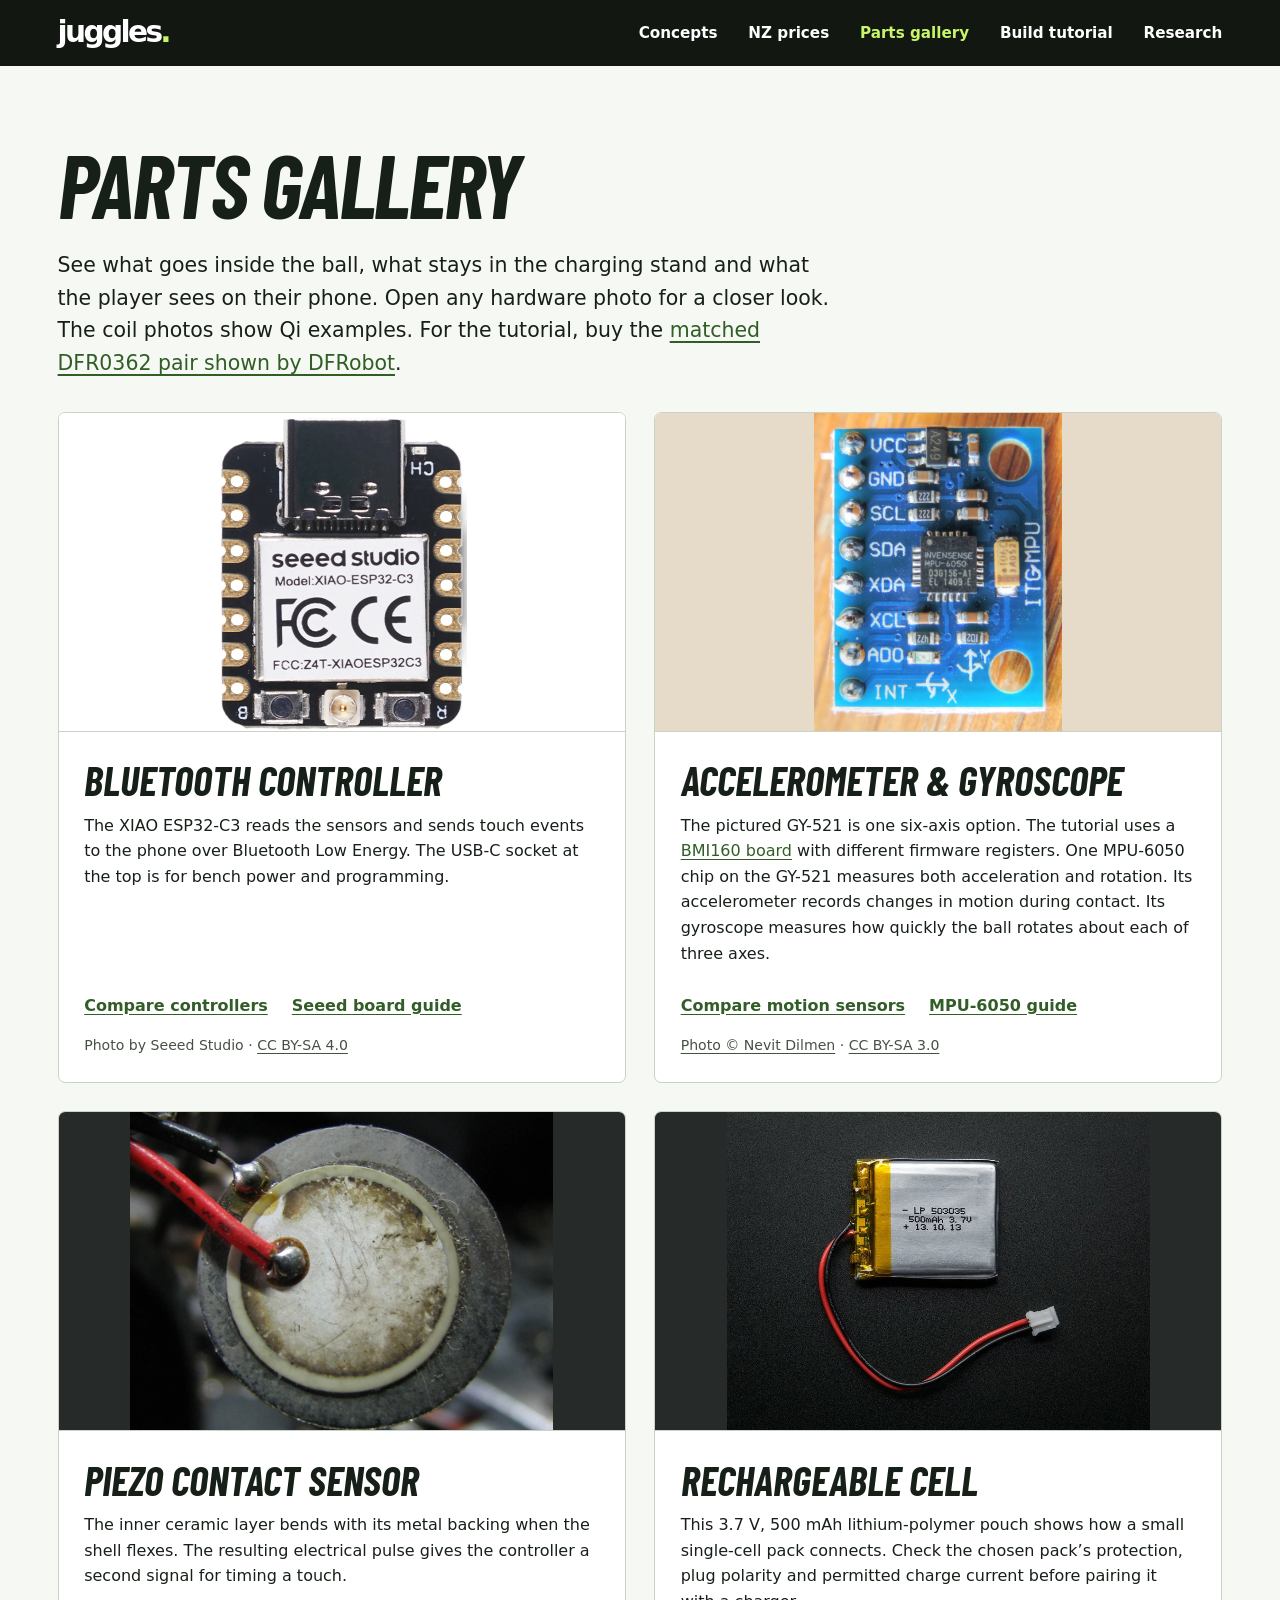
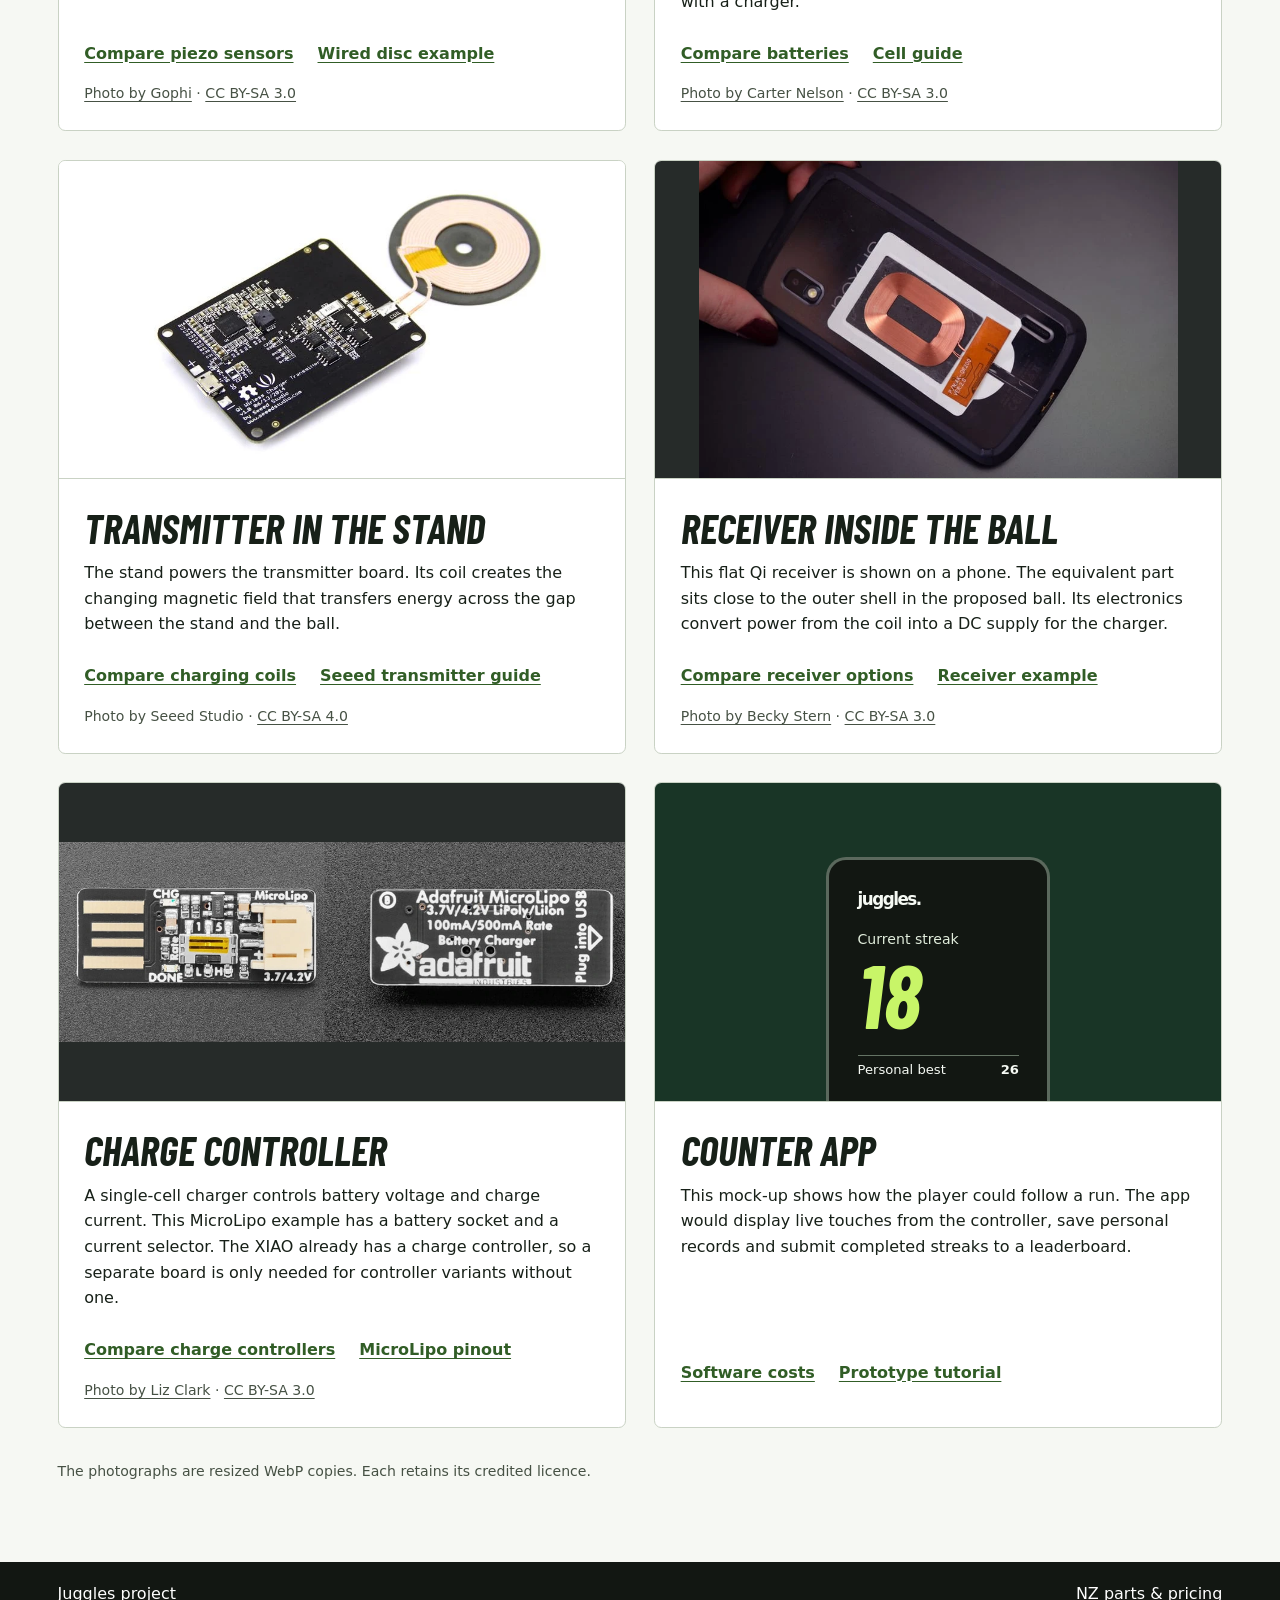
==== gallery/index.html @ c7f25ca4 "Add component photo gallery, football build tutorial and research pages" ====
<!doctype html>
<html lang="en-NZ">
<head>
  <meta charset="utf-8">
  <meta name="viewport" content="width=device-width, initial-scale=1">
  <title>Parts gallery · Juggles</title>
  <meta name="description" content="See the boards, sensors, battery and charging coils for a Bluetooth football juggling counter.">
  <link rel="stylesheet" href="../project.css">
  <link rel="stylesheet" href="gallery.css">
</head>
<body>
  <a class="skip" href="#main">Skip to parts</a>
  <header>
    <a class="brand" href="../" aria-label="Juggles home">juggles<b>.</b></a>
    <nav aria-label="Project navigation">
      <a href="../">Concepts</a>
      <a href="../parts/">NZ prices</a>
      <a href="./" aria-current="page">Parts gallery</a>
      <a href="../tutorial/">Build tutorial</a>
      <a href="../research/">Research</a>
    </nav>
  </header>
  <main id="main">
    <h1>Parts gallery</h1>
    <p class="lead">See what goes inside the ball, what stays in the charging stand and what the player sees on their phone. Open any hardware photo for a closer look. The coil photos show Qi examples. For the tutorial, buy the <a href="https://www.dfrobot.com/product-1284.html">matched DFR0362 pair shown by DFRobot</a>.</p>
    <div class="cards gallery">
      <article id="controller">
        <a class="photo white" href="images/controller.webp" aria-label="Enlarge the XIAO ESP32-C3 photo"><img src="images/controller.webp" alt="Front of a Seeed XIAO ESP32-C3 with USB-C socket at the top and contact pads running down each side." width="500" height="636"></a>
        <div class="copy">
          <h2>Bluetooth controller</h2>
          <p>The XIAO ESP32-C3 reads the sensors and sends touch events to the phone over Bluetooth Low Energy. The USB-C socket at the top is for bench power and programming.</p>
          <p class="links"><a href="../parts/#controllers">Compare controllers</a> <a href="https://wiki.seeedstudio.com/XIAO_ESP32C3_Getting_Started/">Seeed board guide</a></p>
          <p class="credit">Photo by Seeed Studio · <a href="https://creativecommons.org/licenses/by-sa/4.0/">CC BY-SA 4.0</a></p>
        </div>
      </article>
      <article id="motion">
        <a class="photo wood" href="images/motion.webp" aria-label="Enlarge the GY-521 motion sensor photo"><img src="images/motion.webp" alt="Blue GY-521 sensor board with a black MPU-6050 chip in the centre and SDA and SCL contacts along the left edge." width="624" height="800"></a>
        <div class="copy">
          <h2>Accelerometer &amp; gyroscope</h2>
          <p>The pictured GY-521 is one six-axis option. The tutorial uses a <a href="https://epartners.co.nz/collections/accelerometers-gyroscopes-and-magnetometers/products/sp0307">BMI160 board</a> with different firmware registers. One MPU-6050 chip on the GY-521 measures both acceleration and rotation. Its accelerometer records changes in motion during contact. Its gyroscope measures how quickly the ball rotates about each of three axes.</p>
          <p class="links"><a href="../parts/#motion">Compare motion sensors</a> <a href="https://learn.adafruit.com/mpu6050-6-dof-accelerometer-and-gyro">MPU-6050 guide</a></p>
          <p class="credit"><a href="https://commons.wikimedia.org/wiki/File:GY-521_MPU-6050_Module_3_Axis_Gyroscope_%2B_Accelerometer_0487.jpg">Photo © Nevit Dilmen</a> · <a href="https://creativecommons.org/licenses/by-sa/3.0/">CC BY-SA 3.0</a></p>
        </div>
      </article>
      <article id="piezo">
        <a class="photo charcoal" href="images/piezo.webp" aria-label="Enlarge the wired piezo disc photo"><img src="images/piezo.webp" alt="Two wires soldered to a passive piezo disc, one on the central ceramic face and one on the outer metal ring." width="1000" height="750" loading="lazy"></a>
        <div class="copy">
          <h2>Piezo contact sensor</h2>
          <p>The inner ceramic layer bends with its metal backing when the shell flexes. The resulting electrical pulse gives the controller a second signal for timing a touch.</p>
          <p class="links"><a href="../parts/#piezo">Compare piezo sensors</a> <a href="https://surplustronics.co.nz/products/9335-piezo-disc-element-leads">Wired disc example</a></p>
          <p class="credit"><a href="https://commons.wikimedia.org/wiki/File:2007-07-24_Piezoelectric_buzzer.jpg">Photo by Gophi</a> · <a href="https://creativecommons.org/licenses/by-sa/3.0/">CC BY-SA 3.0</a></p>
        </div>
      </article>
      <article id="battery">
        <a class="photo charcoal" href="images/battery.webp" aria-label="Enlarge the rechargeable cell photo"><img src="images/battery.webp" alt="Silver 3.7 V, 500 mAh flat lithium polymer cell with two leads ending at a white two-pin plug." width="800" height="600" loading="lazy"></a>
        <div class="copy">
          <h2>Rechargeable cell</h2>
          <p>This 3.7 V, 500 mAh lithium-polymer pouch shows how a small single-cell pack connects. Check the chosen pack’s protection, plug polarity and permitted charge current before pairing it with a charger.</p>
          <p class="links"><a href="../parts/#battery">Compare batteries</a> <a href="https://learn.adafruit.com/adabox001/lithium-polymer-battery">Cell guide</a></p>
          <p class="credit"><a href="https://learn.adafruit.com/assets/42240">Photo by Carter Nelson</a> · <a href="https://creativecommons.org/licenses/by-sa/3.0/">CC BY-SA 3.0</a></p>
        </div>
      </article>
      <article id="transmitter">
        <a class="photo white" href="images/transmitter.webp" aria-label="Enlarge the wireless transmitter photo"><img src="images/transmitter.webp" alt="Seeed Qi transmitter board with its flat round coil connected by a short pair of wires." width="700" height="525" loading="lazy"></a>
        <div class="copy">
          <h2>Transmitter in the stand</h2>
          <p>The stand powers the transmitter board. Its coil creates the changing magnetic field that transfers energy across the gap between the stand and the ball.</p>
          <p class="links"><a href="../parts/#wireless">Compare charging coils</a> <a href="https://wiki.seeedstudio.com/Qi_Wireless_Charger_Transmitter/">Seeed transmitter guide</a></p>
          <p class="credit">Photo by Seeed Studio · <a href="https://creativecommons.org/licenses/by-sa/4.0/">CC BY-SA 4.0</a></p>
        </div>
      </article>
      <article id="receiver">
        <a class="photo charcoal" href="images/receiver.webp" aria-label="Enlarge the wireless receiver photo"><img src="images/receiver.webp" alt="Flat rectangular copper Qi receiver coil and its electronics laid against the back of a phone to demonstrate placement." width="800" height="600" loading="lazy"></a>
        <div class="copy">
          <h2>Receiver inside the ball</h2>
          <p>This flat Qi receiver is shown on a phone. The equivalent part sits close to the outer shell in the proposed ball. Its electronics convert power from the coil into a DC supply for the charger.</p>
          <p class="links"><a href="../parts/#wireless">Compare receiver options</a> <a href="https://learn.adafruit.com/qi-charging-phone-case-and-book">Receiver example</a></p>
          <p class="credit"><a href="https://learn.adafruit.com/assets/21393">Photo by Becky Stern</a> · <a href="https://creativecommons.org/licenses/by-sa/3.0/">CC BY-SA 3.0</a></p>
        </div>
      </article>
      <article id="charger">
        <a class="photo charcoal" href="images/charger.webp" aria-label="Enlarge the LiPo charge controller photo"><img src="images/charger.webp" alt="Front and back of an Adafruit MicroLipo board showing its charge-rate switch and two-pin battery socket." width="1000" height="354" loading="lazy"></a>
        <div class="copy">
          <h2>Charge controller</h2>
          <p>A single-cell charger controls battery voltage and charge current. This MicroLipo example has a battery socket and a current selector. The XIAO already has a charge controller, so a separate board is only needed for controller variants without one.</p>
          <p class="links"><a href="../parts/#charger">Compare charge controllers</a> <a href="https://learn.adafruit.com/adafruit-microlipo-and-minilipo-battery-chargers/microlipo-v2-pinout">MicroLipo pinout</a></p>
          <p class="credit"><a href="https://learn.adafruit.com/assets/116630">Photo by Liz Clark</a> · <a href="https://creativecommons.org/licenses/by-sa/3.0/">CC BY-SA 3.0</a></p>
        </div>
      </article>
      <article id="app">
        <div class="screen-example" aria-label="Illustrative counter screen with 18 touches this run and a personal best of 26">
          <div class="phone" aria-hidden="true"><div class="phone-brand">juggles.</div><div class="score-label">Current streak</div><div class="mock-score">18</div><div class="score-foot"><span>Personal best</span><strong>26</strong></div></div>
        </div>
        <div class="copy">
          <h2>Counter app</h2>
          <p>This mock-up shows how the player could follow a run. The app would display live touches from the controller, save personal records and submit completed streaks to a leaderboard.</p>
          <p class="links"><a href="../parts/#app">Software costs</a> <a href="../tutorial/">Prototype tutorial</a></p>
        </div>
      </article>
    </div>
    <p class="reuse">The photographs are resized WebP copies. Each retains its credited licence.</p>
  </main>
  <footer><a href="../">Juggles project</a><a href="../parts/">NZ parts &amp; pricing</a></footer>
</body>
</html>
---- project.css ----
@font-face {
  font-family: "Barlow Condensed";
  font-style: italic;
  font-weight: 700;
  src: url("parts/BarlowCondensed-BoldItalic.ttf") format("truetype");
  font-display: swap;
}
:root {
  color-scheme: light;
  --ink: #172018;
  --paper: #f6f8f3;
  --line: #c9d2c4;
  --lime: #c8f568;
  font: 100%/1.6 system-ui, sans-serif;
  background: var(--paper);
  color: var(--ink);
}
* {box-sizing: border-box;}
body {margin: 0;}
a {color: #315d26; text-underline-offset: .2em;}
a:hover {text-decoration-thickness: .14em;}
:focus-visible {outline: 3px solid #658800; outline-offset: 3px;}
header, footer {background: #121712; color: white;}
body > header, header .shell, footer {
  display: flex; gap: 1rem 2rem; flex-wrap: wrap; align-items: center; justify-content: space-between;
  padding: 1.15rem max(4.5vw, calc((100vw - 82rem)/2));
}
header a, footer a {color: inherit;}
.brand {color: white; font-size: 1.85rem; font-weight: 850; letter-spacing: -.09em; line-height: 1; text-decoration: none;}
.brand b {color: var(--lime);}
header nav {display: flex; flex-wrap: wrap; align-items: center; gap: .5rem clamp(.8rem,2.4vw,2rem);}
header nav a {font-size: .95rem; font-weight: 550; text-decoration: none;}
header nav a:is(:hover,:focus-visible) {text-decoration: underline;}
header nav a[aria-current=page] {color: var(--lime);}
main {width: min(91%,76rem); margin:auto; padding: clamp(2rem,5vw,5rem) 0;}
h1, h2, h3 {line-height: 1.1; text-wrap: balance;}
h1, h2 {font-family: "Barlow Condensed","Arial Narrow",sans-serif; font-style: italic; text-transform: uppercase;}
h1 {font-size: clamp(3.5rem,7vw,7rem); letter-spacing: -.025em; margin: .25rem 0 1rem;}
h2 {font-size: clamp(2.3rem,4vw,4rem); margin: .35rem 0 .9rem;}
h3 {font-size: 1.22rem; margin: .35rem 0 .85rem;}
section {margin-block: clamp(2rem,4vw,3.75rem); scroll-margin-top: 1.5rem;}
p, li {max-width: 80ch;}
p {margin: .65rem 0 1rem;}
.eyebrow, .kicker {font: 650 .83rem/1.4 ui-monospace,Consolas,monospace; color: #46613b; text-transform: uppercase; letter-spacing: .095em;}
.lead, .lede {font-size: clamp(1.1rem,1.6vw,1.35rem); max-width: 60ch;}
.cards {display: grid; grid-template-columns: repeat(auto-fit,minmax(min(100%,19rem),1fr)); gap: 1rem; align-items: stretch;}
.cards > article {background: white; border: 1px solid var(--line); border-radius: .45rem; padding: 1.25rem;}
img {max-width: 100%; height: auto;}
table {border-collapse: collapse; width: 100%;}
th, td {text-align: left; padding: .7rem; vertical-align: top; border-bottom: 1px solid var(--line);}
th {background: #e7ecdf;}
figure {margin: 1rem 0;}
figcaption {font-size: .9rem; color: #475345;}
pre {overflow: auto; background:#e8ede4; padding: 1rem; border-radius: .3rem;}
.skip {position:absolute;left:-100vw;}
.skip:focus {left:1rem;top:1rem;z-index:4;background:white;padding: .6rem;}
@media(max-width:700px){
  body > header {display:grid;gap:.8rem;} header nav a {font-size:.88rem;}
  th, td {padding:.4rem;}
}

.cutaway {margin:1.5rem 0; background:#eaf0e4; border:1px solid #c9d2c4; border-radius:.5rem; display:grid; grid-template-columns:minmax(12rem,.8fr) minmax(15rem,1.4fr); gap:clamp(1rem,4vw,4rem); align-items:center; padding:clamp(1.1rem,3vw,2.3rem);}
.cross-section {position:relative;isolation:isolate; width:min(100%,19rem); aspect-ratio:1; justify-self:center; border:.55rem solid #252d25; border-radius:50%; box-shadow:inset 0 0 0 .3rem #8c9989; background:#f7faf3;overflow:hidden;}
.strut-a,.strut-b {position:absolute;top:49%;left:-2%;width:104%;border-top:3px dashed #8a9886;}
.strut-a {transform:rotate(38deg);}
.strut-b {transform:rotate(-38deg);}
.cross-section span:not(.valve) {position:absolute;display:grid;place-content:center;font:700 1.07rem/1 system-ui;color:#152014;}
.core {top:39%;left:31%;width:38%;height:22%;border:3px solid #425637;border-radius:40%;background:#b9df83;}
.pickup {left:6%;top:26%;width:13%;height:13%;border-radius:50%;border:3px solid #866027;background:#efc76b;}
.receiver {bottom:5%;left:33%;width:34%;height:11%;border:3px double #954c2c;border-radius:50%;background:#ffd6af;}
.valve {position:absolute;top:0;left:48%;width:5%;height:10%;background:#252d25;}
.cutaway figcaption {color:#2d392c;font-size:1rem;}
.cutaway figcaption strong {font-size:1.25rem;}
.cutaway dl {margin:.65rem 0;}
.cutaway dt {font-weight:720;}
.cutaway dd {margin:0 0 .65rem;}
@media(max-width:650px){.cutaway{grid-template-columns:1fr;}.cross-section{max-width:13rem;}}
---- gallery/gallery.css ----
.gallery {
  margin-block: 2rem;
  grid-template-columns: repeat(2, minmax(0, 1fr));
  gap: clamp(1rem, 2.2vw, 2rem);
}
.gallery > article {
  padding: 0;
  overflow: hidden;
  display: flex;
  flex-direction: column;
}
.photo, .screen-example {
  display: grid;
  width: 100%;
  aspect-ratio: 16 / 9;
  place-items: center;
  overflow: hidden;
  border-bottom: 1px solid var(--line);
}
.photo {cursor: zoom-in;}
.photo:focus-visible {outline-offset: -4px;}
.photo img {display: block; width: 100%; height: 100%; object-fit: contain; min-height: 0;}
.white {background: white;}
.wood {background: #e6dac8;}
.charcoal {background: #262b29;}
.gallery .copy {padding: clamp(1.2rem, 2vw, 1.8rem); flex: 1; display: flex; flex-direction: column;}
.gallery h2 {font-size: clamp(2.1rem, 3.2vw, 3rem); margin: 0;}
.gallery .links {margin-top: auto; padding-top: .65rem; display: flex; flex-wrap: wrap; gap: .4rem 1.5rem; font-weight: 650;}
.credit, .reuse {font-size: .88rem; color: #465144;}
.credit {margin: 0;}
.credit a {color: inherit;}
.reuse {margin-top: 2rem;}
.screen-example {background: #193526;}
.phone {
  margin-top: .7rem; align-self: end; width: min(54%, 14rem); padding: 5% 5% 4%;
  color: #f6faf4; background: #121712; border: 3px solid #5b695d;
  border-bottom: 0; border-radius: 1.25rem 1.25rem 0 0; line-height: 1.2;
}
.phone-brand {font-weight: 800; letter-spacing: -.09em; font-size: 1.05rem;}
.score-label {color: #e1eddc; font-size: .88rem; margin: 14% 0 .2rem;}
.mock-score {color: var(--lime); font: italic 700 clamp(3.4rem, 7vw, 5.7rem)/.94 "Barlow Condensed",sans-serif;}
.score-foot {margin-top: 12%; border-top: 1px solid #647364; padding-top: .4rem; display: flex; justify-content: space-between; gap: .3rem; align-items:center; font-size: .82rem;}
@media (max-width: 740px) {
  .gallery {grid-template-columns: 1fr;}
  .phone {padding-top: 3%; padding-bottom: 3%;}
}
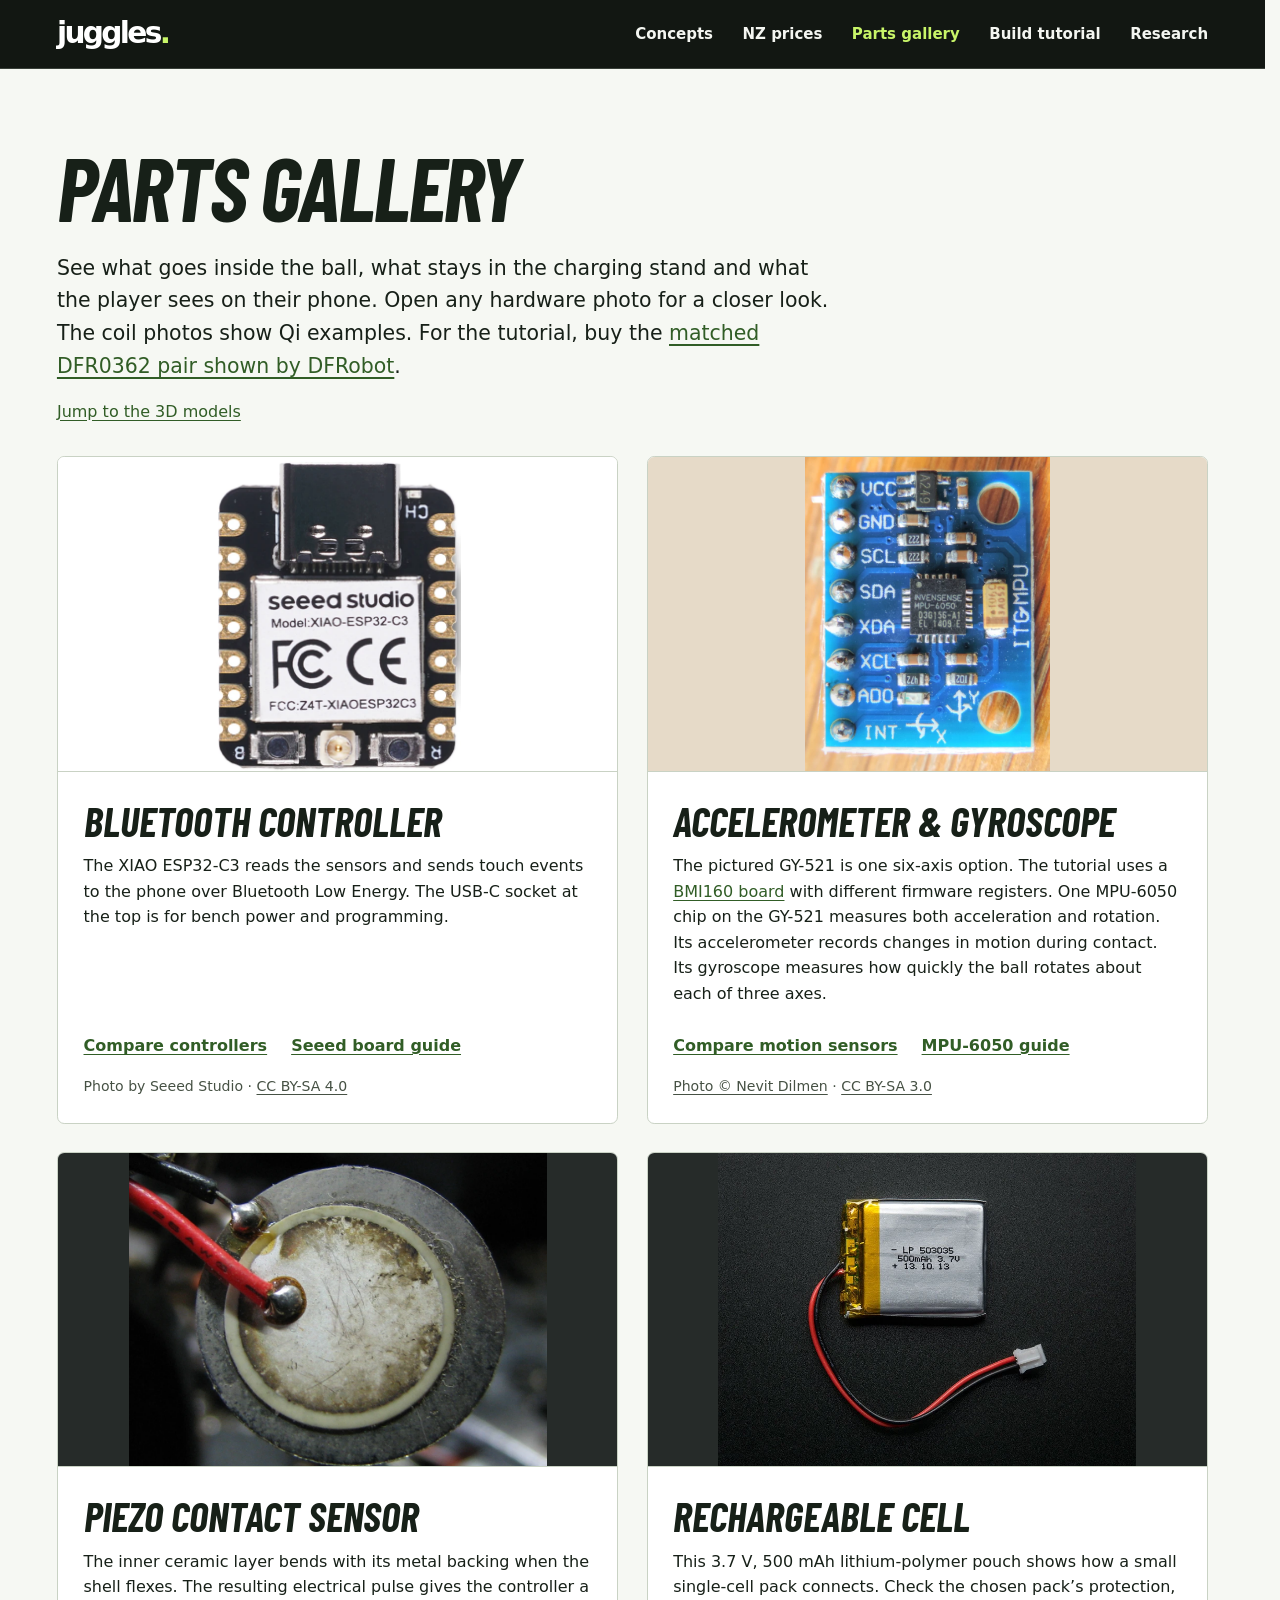
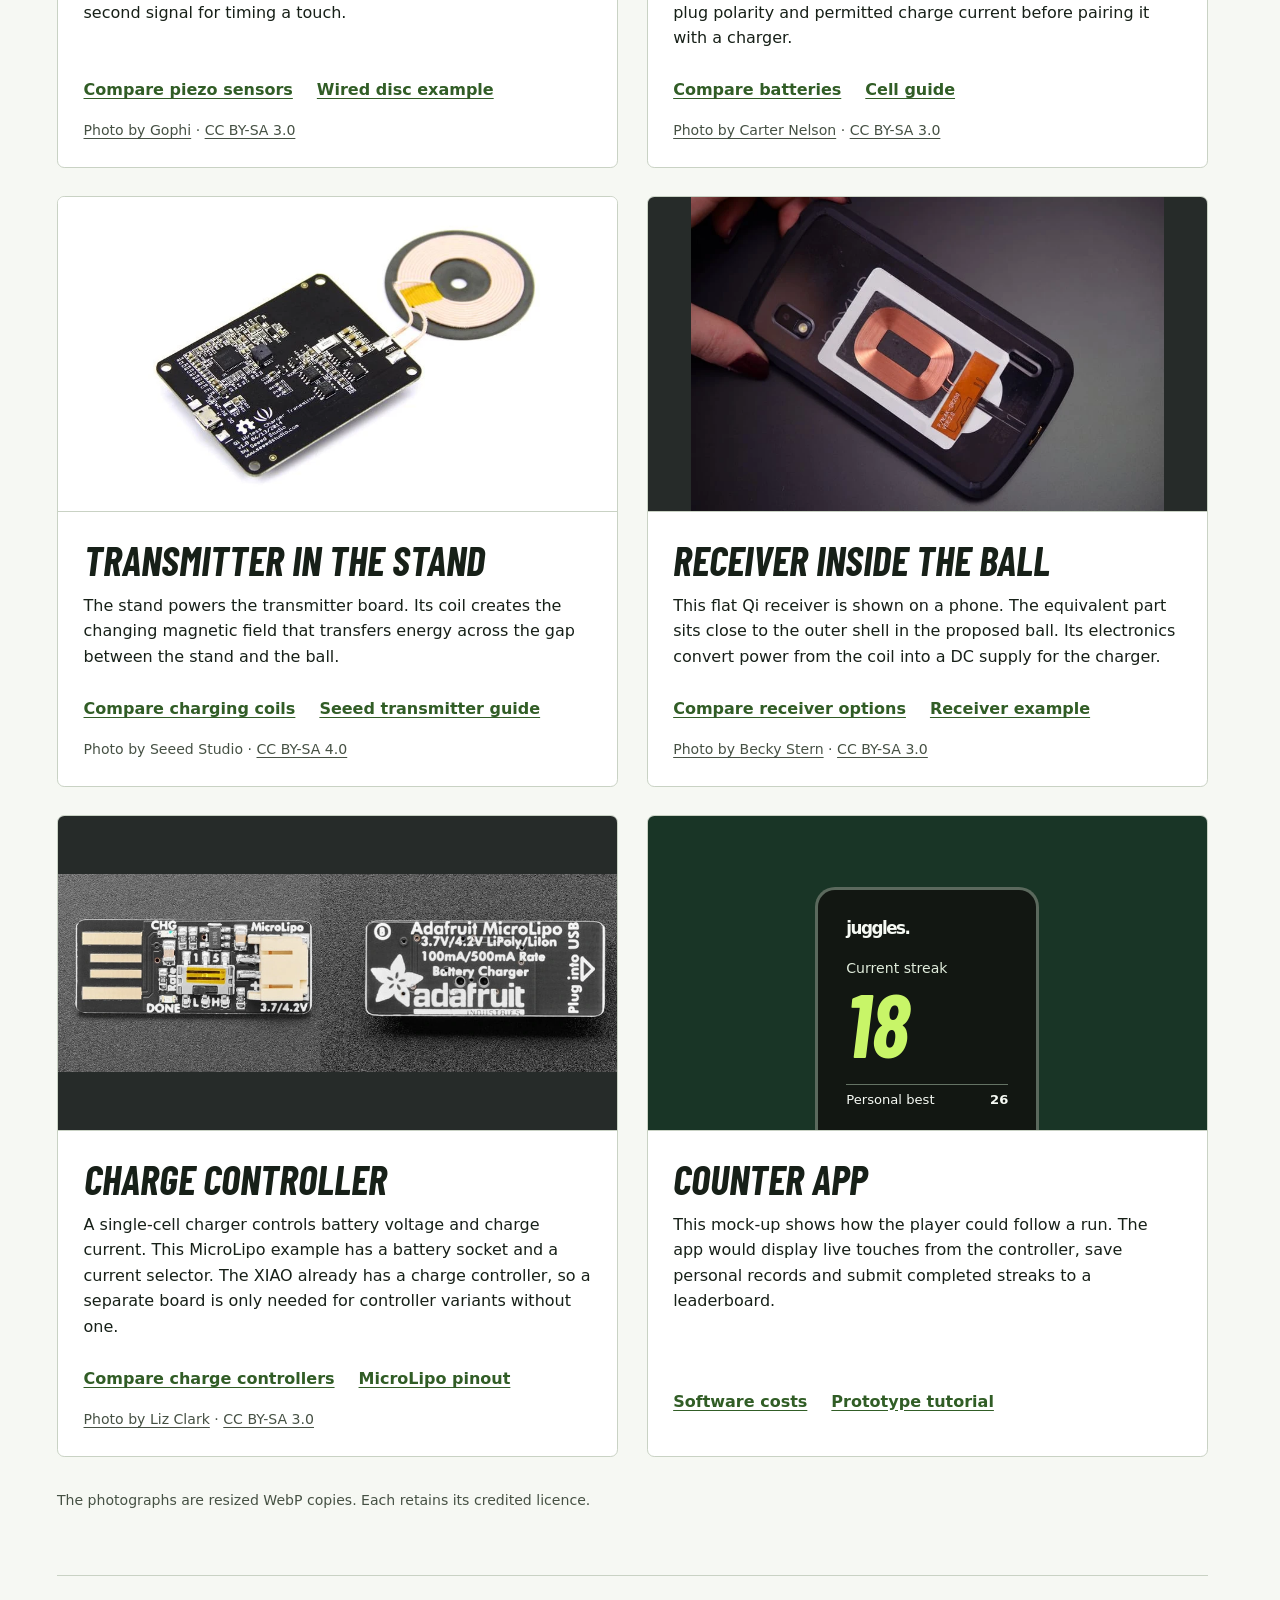
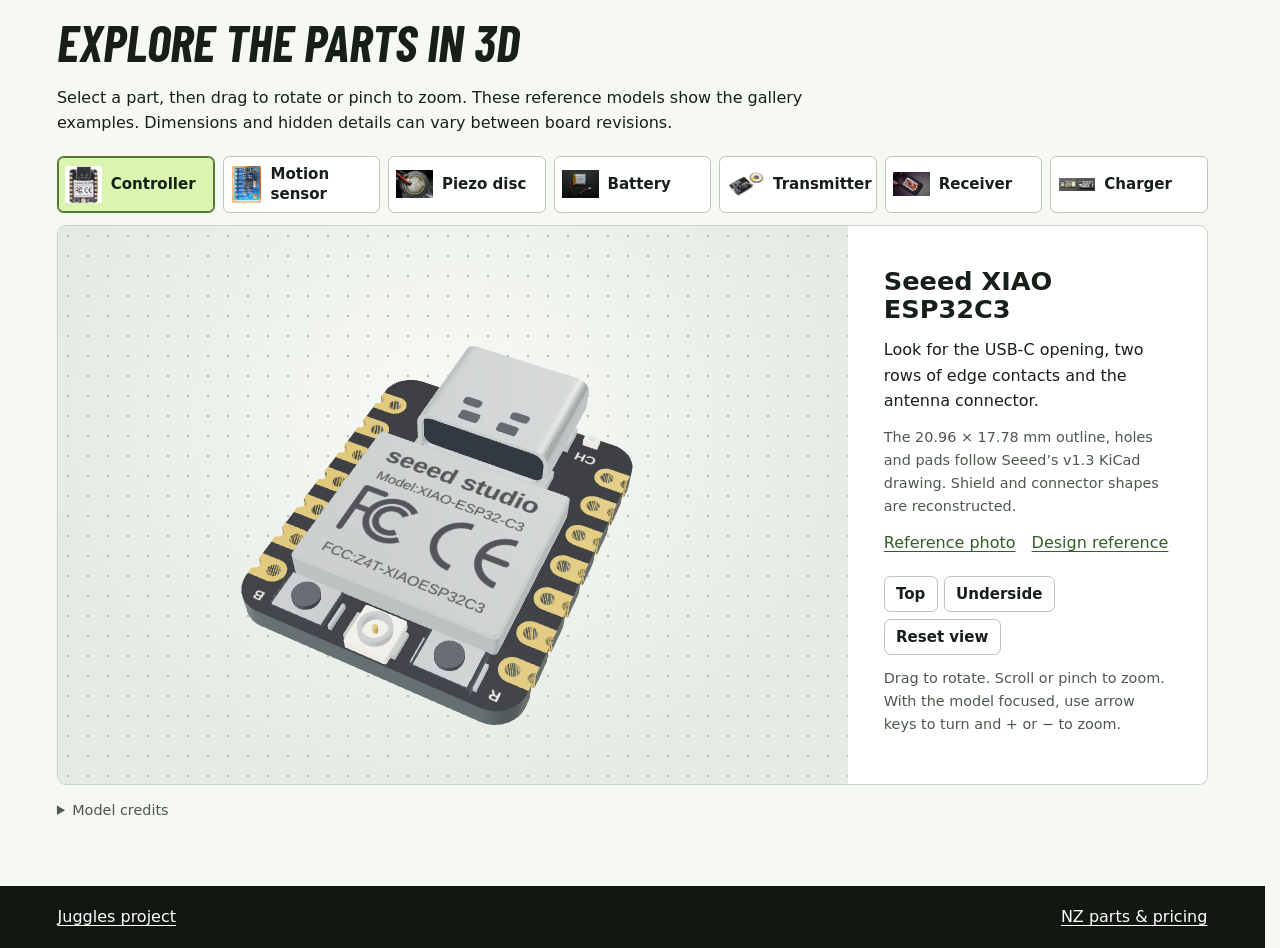
==== commit ff24b59d: "Add seven rotatable hardware models and unify project navigation" ====
--- a/gallery/index.html
+++ b/gallery/index.html
@@ -7,22 +7,28 @@
   <meta name="description" content="See the boards, sensors, battery and charging coils for a Bluetooth football juggling counter.">
   <link rel="stylesheet" href="../project.css">
   <link rel="stylesheet" href="gallery.css">
+<link rel="stylesheet" href="../header.css">
+  <script type="importmap">{"imports":{"three":"./vendor/three.module.min.js"}}</script>
+  <script type="module" src="viewer.js"></script>
 </head>
 <body>
   <a class="skip" href="#main">Skip to parts</a>
-  <header>
-    <a class="brand" href="../" aria-label="Juggles home">juggles<b>.</b></a>
-    <nav aria-label="Project navigation">
-      <a href="../">Concepts</a>
-      <a href="../parts/">NZ prices</a>
-      <a href="./" aria-current="page">Parts gallery</a>
-      <a href="../tutorial/">Build tutorial</a>
-      <a href="../research/">Research</a>
-    </nav>
+  <header class="project-header">
+    <div class="header-inner">
+      <a class="wordmark" href="../" aria-label="Juggles home">juggles<b>.</b></a>
+      <nav aria-label="Project navigation">
+        <a href="../">Concepts</a>
+        <a href="../parts/">NZ prices</a>
+        <a href="../gallery/" aria-current="page">Parts gallery</a>
+        <a href="../tutorial/">Build tutorial</a>
+        <a href="../research/">Research</a>
+      </nav>
+    </div>
   </header>
   <main id="main">
     <h1>Parts gallery</h1>
     <p class="lead">See what goes inside the ball, what stays in the charging stand and what the player sees on their phone. Open any hardware photo for a closer look. The coil photos show Qi examples. For the tutorial, buy the <a href="https://www.dfrobot.com/product-1284.html">matched DFR0362 pair shown by DFRobot</a>.</p>
+    <a href="#models">Jump to the 3D models</a>
     <div class="cards gallery">
       <article id="controller">
         <a class="photo white" href="images/controller.webp" aria-label="Enlarge the XIAO ESP32-C3 photo"><img src="images/controller.webp" alt="Front of a Seeed XIAO ESP32-C3 with USB-C socket at the top and contact pads running down each side." width="500" height="636"></a>
@@ -70,7 +76,7 @@
         </div>
       </article>
       <article id="receiver">
-        <a class="photo charcoal" href="images/receiver.webp" aria-label="Enlarge the wireless receiver photo"><img src="images/receiver.webp" alt="Flat rectangular copper Qi receiver coil and its electronics laid against the back of a phone to demonstrate placement." width="800" height="600" loading="lazy"></a>
+        <a class="photo charcoal" href="images/receiver.webp" aria-label="Enlarge the wireless receiver photo"><img src="images/receiver.webp" alt="Flat rectangular copper Qi receiver coil and its electronics laid against the back of a phone to demonstrate placement." width="800" height="530" loading="lazy"></a>
         <div class="copy">
           <h2>Receiver inside the ball</h2>
           <p>This flat Qi receiver is shown on a phone. The equivalent part sits close to the outer shell in the proposed ball. Its electronics convert power from the coil into a DC supply for the charger.</p>
@@ -99,6 +105,35 @@
       </article>
     </div>
     <p class="reuse">The photographs are resized WebP copies. Each retains its credited licence.</p>
+    <section class="model-lab" id="models" aria-labelledby="models-title">
+      <h2 id="models-title">Explore the parts in 3D</h2>
+      <p>Select a part, then drag to rotate or pinch to zoom. These reference models show the gallery examples. Dimensions and hidden details can vary between board revisions.</p>
+      <div class="model-picker" role="group" aria-label="Choose a 3D part">
+          <button type="button" data-model="controller" data-title="Seeed XIAO ESP32C3" data-detail="Look for the USB-C opening, two rows of edge contacts and the antenna connector." aria-pressed="true"><img src="images/controller.webp" alt="" loading="lazy"><span>Controller</span></button>
+          <button type="button" data-model="motion" data-title="GY-521 · MPU-6050" data-detail="The accelerometer and gyroscope share one chip. The tutorial uses a BMI160 breakout with a different board layout." aria-pressed="false"><img src="images/motion.webp" alt="" loading="lazy"><span>Motion sensor</span></button>
+          <button type="button" data-model="piezo" data-title="Wired piezo disc" data-detail="Rotate the disc edge-on to see how the ceramic layer sits on the thin brass backing." aria-pressed="false"><img src="images/piezo.webp" alt="" loading="lazy"><span>Piezo disc</span></button>
+          <button type="button" data-model="battery" data-title="500 mAh pouch cell" data-detail="Follow the leads from the foil pouch to the two-pin connector. Packaging varies by cell and supplier." aria-pressed="false"><img src="images/battery.webp" alt="" loading="lazy"><span>Battery</span></button>
+          <button type="button" data-model="transmitter" data-title="Qi transmitter &amp; coil" data-detail="The transmitter stays in the dock. Inspect the winding and its connection to the driver board." aria-pressed="false"><img src="images/transmitter.webp" alt="" loading="lazy"><span>Transmitter</span></button>
+          <button type="button" data-model="receiver" data-title="Qi receiver &amp; coil" data-detail="The flat receiver sits near the ball’s shell. The tutorial uses a matched DFRobot transmitter and receiver pair." aria-pressed="false"><img src="images/receiver.webp" alt="" loading="lazy"><span>Receiver</span></button>
+          <button type="button" data-model="charger" data-title="Adafruit MicroLipo V2" data-detail="This separate charger is optional. The XIAO used in the tutorial already includes a single-cell charger." aria-pressed="false"><img src="images/charger.webp" alt="" loading="lazy"><span>Charger</span></button>
+      </div>
+      <div class="model-workbench">
+        <div class="model-stage" id="model-stage">
+          <img class="model-photo" id="model-photo" src="images/controller.webp" alt="Seeed XIAO ESP32C3 reference photo" loading="lazy">
+        </div>
+        <div class="model-caption">
+          <div aria-live="polite"><h3 id="model-title">Seeed XIAO ESP32C3</h3><p id="model-detail">Look for the USB-C opening, two rows of edge contacts and the antenna connector.</p></div>
+          <p id="model-accuracy"></p>
+          <p class="model-links"><a id="model-reference" href="#controller">Reference photo</a><a id="model-source" href="https://wiki.seeedstudio.com/XIAO_ESP32C3_Getting_Started/">Design reference</a></p>
+          <div class="model-tools" role="group" aria-label="Change model view" hidden>
+            <button type="button" data-view="top">Top</button><button type="button" data-view="bottom">Underside</button><button type="button" data-view="reset">Reset view</button>
+          </div>
+          <p class="model-help" id="model-help" role="status">Loading 3D view…</p>
+          <noscript><p>Enable JavaScript to rotate the models.</p></noscript>
+        </div>
+      </div>
+      <details class="model-credits"><summary>Model credits</summary><p>Transmitter surface artwork adapted from Seeed Studio’s <a href="https://wiki.seeedstudio.com/Qi_Wireless_Charger_Transmitter/">Qi transmitter v1.0 board files</a> under <a href="https://creativecommons.org/licenses/by-sa/4.0/">CC BY-SA 4.0</a>. MicroLipo geometry and surface artwork adapted from <a href="https://github.com/adafruit/Adafruit_CAD_Parts/tree/main/1304%20MicroLipo%20Charger">Adafruit CAD Parts</a> under the MIT licence. The viewer uses Three.js r180.</p></details>
+    </section>
   </main>
   <footer><a href="../">Juggles project</a><a href="../parts/">NZ parts &amp; pricing</a></footer>
 </body>
--- a/project.css
+++ b/project.css
@@ -20,18 +20,14 @@
 a {color: #315d26; text-underline-offset: .2em;}
 a:hover {text-decoration-thickness: .14em;}
 :focus-visible {outline: 3px solid #658800; outline-offset: 3px;}
-header, footer {background: #121712; color: white;}
-body > header, header .shell, footer {
+footer {background: #121712; color: white;}
+footer {
   display: flex; gap: 1rem 2rem; flex-wrap: wrap; align-items: center; justify-content: space-between;
   padding: 1.15rem max(4.5vw, calc((100vw - 82rem)/2));
 }
-header a, footer a {color: inherit;}
+footer a {color: inherit;}
 .brand {color: white; font-size: 1.85rem; font-weight: 850; letter-spacing: -.09em; line-height: 1; text-decoration: none;}
 .brand b {color: var(--lime);}
-header nav {display: flex; flex-wrap: wrap; align-items: center; gap: .5rem clamp(.8rem,2.4vw,2rem);}
-header nav a {font-size: .95rem; font-weight: 550; text-decoration: none;}
-header nav a:is(:hover,:focus-visible) {text-decoration: underline;}
-header nav a[aria-current=page] {color: var(--lime);}
 main {width: min(91%,76rem); margin:auto; padding: clamp(2rem,5vw,5rem) 0;}
 h1, h2, h3 {line-height: 1.1; text-wrap: balance;}
 h1, h2 {font-family: "Barlow Condensed","Arial Narrow",sans-serif; font-style: italic; text-transform: uppercase;}
@@ -55,7 +51,6 @@
 .skip {position:absolute;left:-100vw;}
 .skip:focus {left:1rem;top:1rem;z-index:4;background:white;padding: .6rem;}
 @media(max-width:700px){
-  body > header {display:grid;gap:.8rem;} header nav a {font-size:.88rem;}
   th, td {padding:.4rem;}
 }
 
--- a/gallery/gallery.css
+++ b/gallery/gallery.css
@@ -44,3 +44,28 @@
   .gallery {grid-template-columns: 1fr;}
   .phone {padding-top: 3%; padding-bottom: 3%;}
 }
+.model-lab {margin: 4rem 0 0; padding-top: 2rem; border-top: 1px solid var(--line);}
+.model-picker {display:grid;grid-template-columns:repeat(7,minmax(0,1fr));gap:.5rem;margin:1.25rem 0 .75rem;}
+.model-picker button,.model-tools button {font:600 .94rem/1.35 system-ui,sans-serif;cursor:pointer;color:var(--ink);background:white;border:1px solid #bbc7b6;border-radius:.4rem;}
+.model-picker button {display:flex;align-items:center;text-align:left;gap:.55rem;padding:.45rem;min-width:0;}
+.model-picker img {width:2.3rem;height:2.3rem;object-fit:contain;background:#fff;border-radius:.2rem;}
+.model-picker button[aria-pressed=true] {background:#d9f5b0;border-color:#527836;box-shadow:inset 0 0 0 1px #527836;}
+.model-picker button:hover,.model-tools button:hover {border-color:#45633d;}
+.model-workbench {display:grid;grid-template-columns:minmax(0,2.2fr) minmax(15rem,1fr);border:1px solid var(--line);border-radius:.55rem;overflow:hidden;background:white;}
+.model-stage {position:relative;min-height:clamp(24rem,42vw,36rem);align-self:stretch;isolation:isolate;background-color:#e5eae5;background-image:radial-gradient(#aebaaa 1px,transparent 1px),radial-gradient(at 50% 35%,#f8faf6,transparent 75%);background-size:20px 20px,100% 100%;display:grid;place-items:center;}
+.model-stage canvas {position:absolute;inset:0;width:100%;height:100%;display:block;touch-action:none;cursor:grab;}
+.model-stage canvas:active {cursor:grabbing;}
+.model-stage canvas:focus-visible {outline-offset:-4px;}
+.model-photo {width:85%;height:85%;max-height:26rem;object-fit:contain;}
+.model-photo[hidden],.model-tools[hidden] {display:none;}
+.model-caption {align-self:center;padding:clamp(1.1rem,2.8vw,2.6rem);}
+.model-caption h3 {font-size:clamp(1.35rem,2vw,1.9rem);}
+.model-caption p {margin:.75rem 0;}
+#model-accuracy,.model-help {font-size:.9rem;color:#4d594c;}
+.model-tools {display:flex;flex-wrap:wrap;gap:.4rem;margin:1.25rem 0 .5rem;}
+.model-tools button {padding:.45rem .7rem;}
+@media(max-width:1080px){.model-picker button{flex-direction:column;text-align:center;}}
+@media(max-width:760px){.model-workbench{grid-template-columns:1fr;}.model-picker{grid-template-columns:repeat(4,minmax(0,1fr));}.model-picker button{font-size:.85rem;}.model-stage{min-height:0;aspect-ratio:1.25;}.model-lab{margin-top:2rem;}.model-caption{padding:1.1rem;}}
+.model-stage canvas[hidden] {display:none;}
+.model-links {display:flex;gap:.4rem 1rem;flex-wrap:wrap;}
+.model-credits {margin-top:.85rem;font-size:.9rem;color:#4d594c;} .model-credits summary {cursor:pointer;}
--- a/header.css
+++ b/header.css
@@ -0,0 +1,39 @@
+/* Shared navigation for every Juggles page, including the concept gallery. */
+html { scrollbar-gutter: stable; }
+body > .project-header {
+  box-sizing: border-box;
+  display: block;
+  padding: 0;
+  margin: 0;
+  border: 0;
+  border-bottom: 1px solid #394039;
+  background: #121712;
+  color: #f6faf3;
+  font: 400 1rem/1.5 system-ui, sans-serif;
+}
+.project-header .header-inner {
+  width: min(91%, 82rem);
+  min-height: 4.25rem;
+  margin: auto;
+  display: flex;
+  align-items: center;
+  justify-content: space-between;
+  gap: 1rem 2rem;
+}
+.project-header .wordmark {
+  color: #fff;
+  font: 850 1.85rem/1 system-ui, sans-serif;
+  letter-spacing: -.09em;
+  text-decoration: none;
+}
+.project-header .wordmark b { color: #c8f568; font-weight: inherit; }
+.project-header nav { display: flex; flex-wrap: wrap; gap: .4rem clamp(.9rem, 2.3vw, 2rem); align-items: center; }
+.project-header nav a { color: #f4f6f1; font: 600 .9375rem/1.5 system-ui,sans-serif; padding: .35rem 0; text-decoration: none; }
+.project-header nav a[aria-current="page"] { color: #c8f568; }
+.project-header nav a:hover { text-decoration: underline; text-underline-offset: .25em; }
+.project-header a:focus-visible { outline: 2px solid #c8f568; outline-offset: 3px; }
+@media(max-width: 720px) {
+  .project-header .header-inner { flex-direction: column; align-items: flex-start; gap: .5rem; padding-block: .9rem; }
+  .project-header nav { gap: .15rem .92rem; }
+  .project-header nav a { font-size: .875rem; }
+}
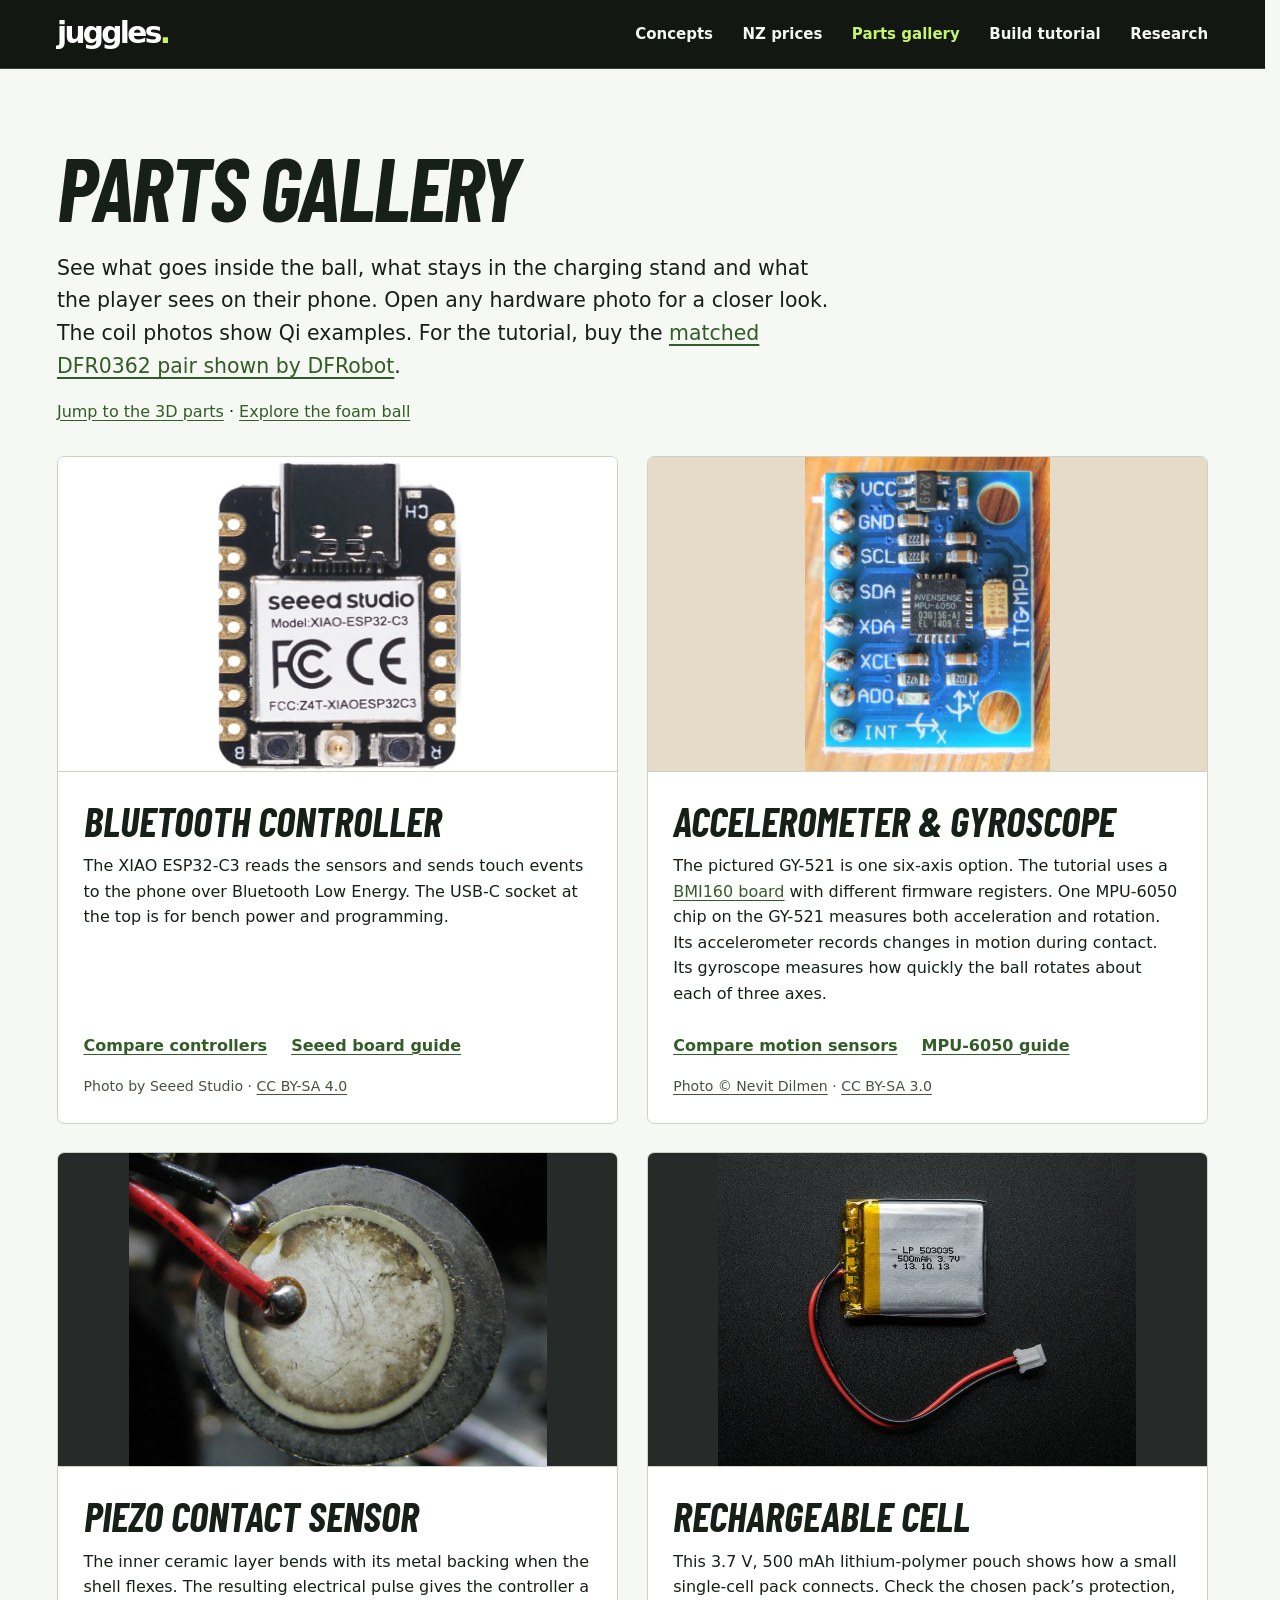
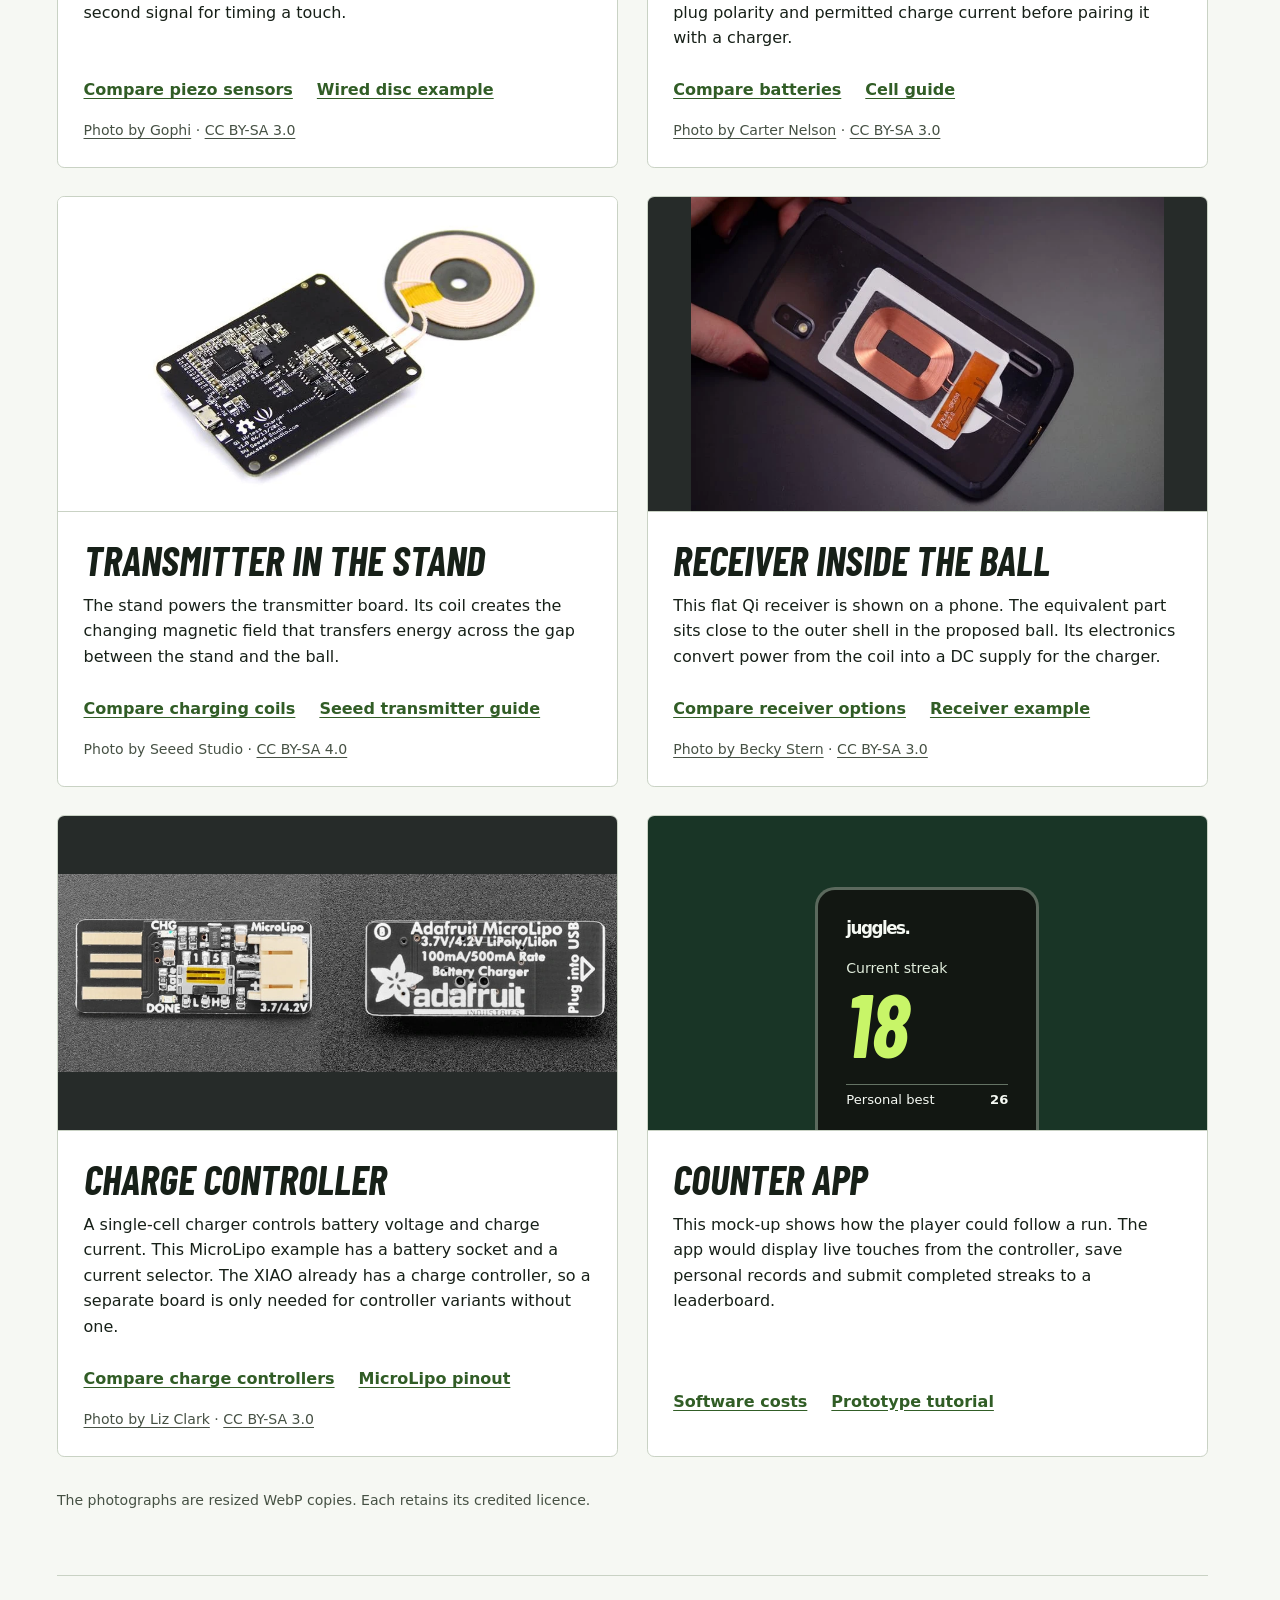
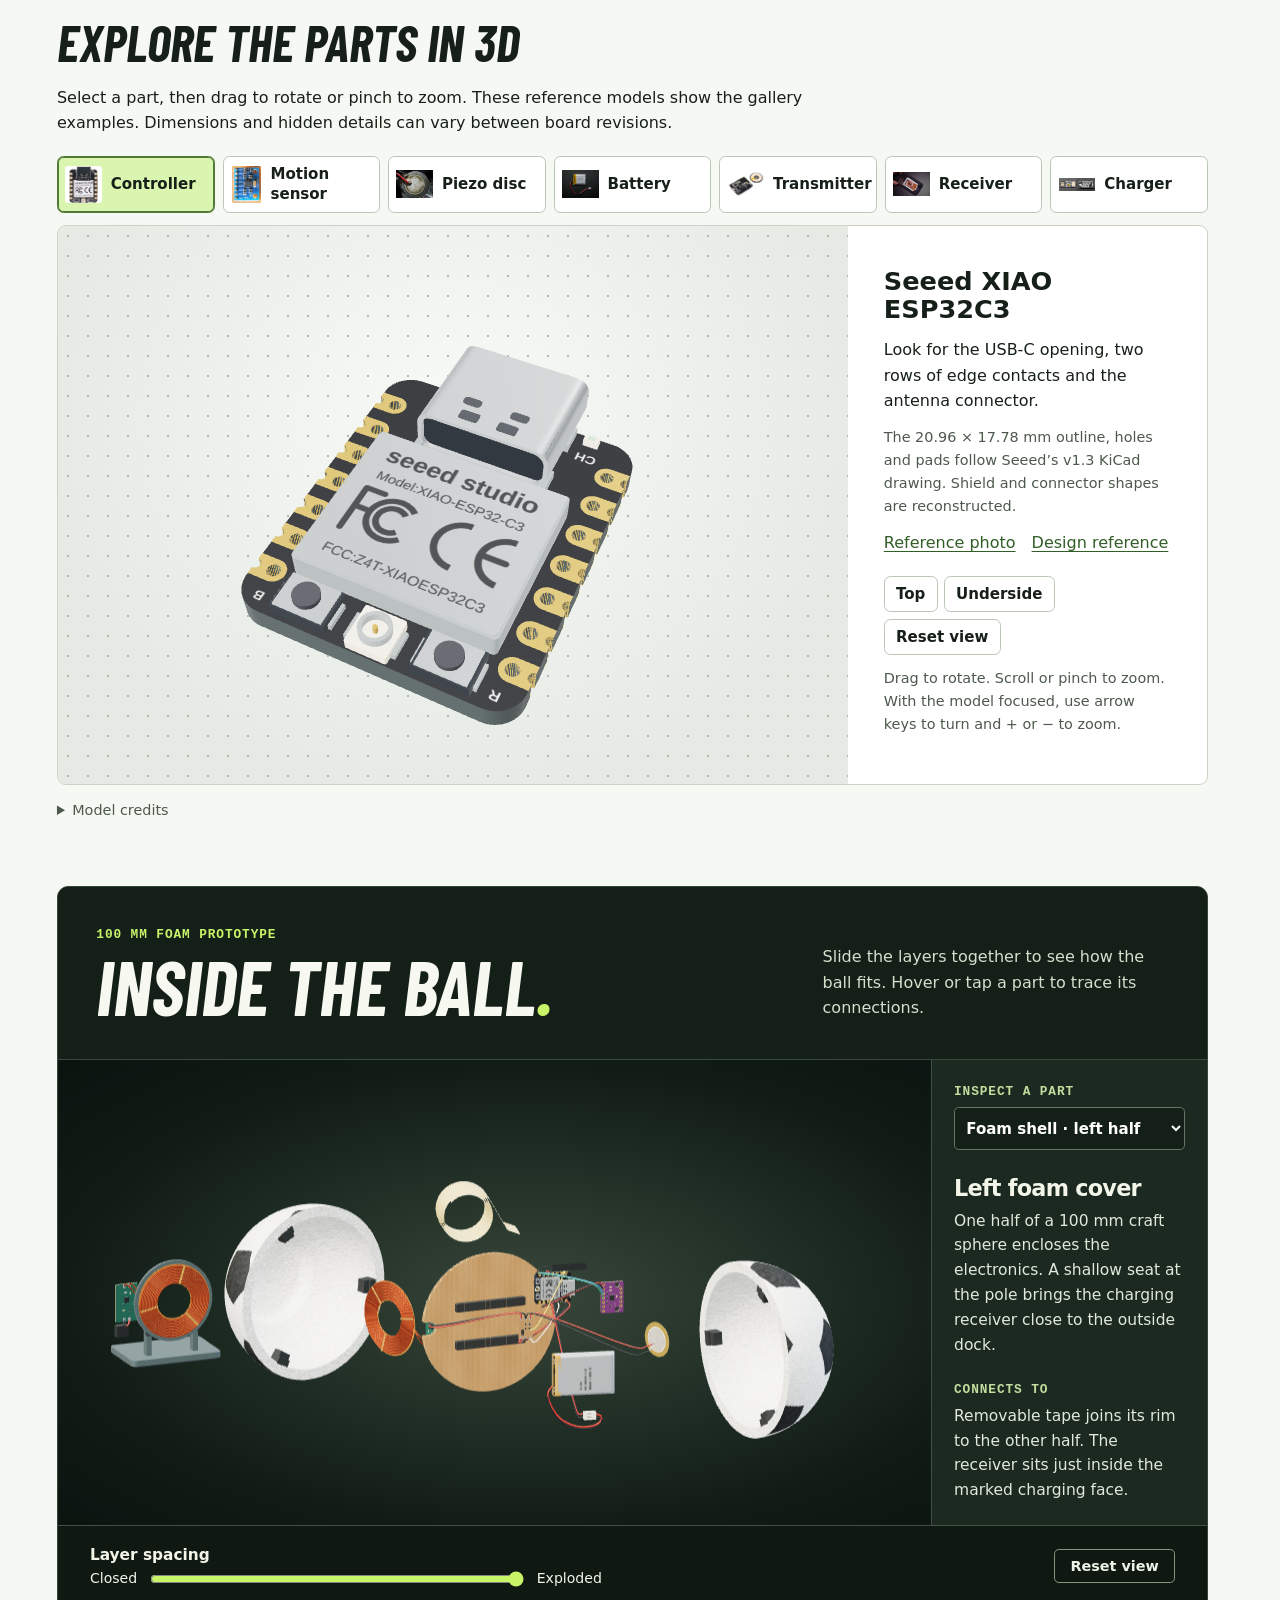
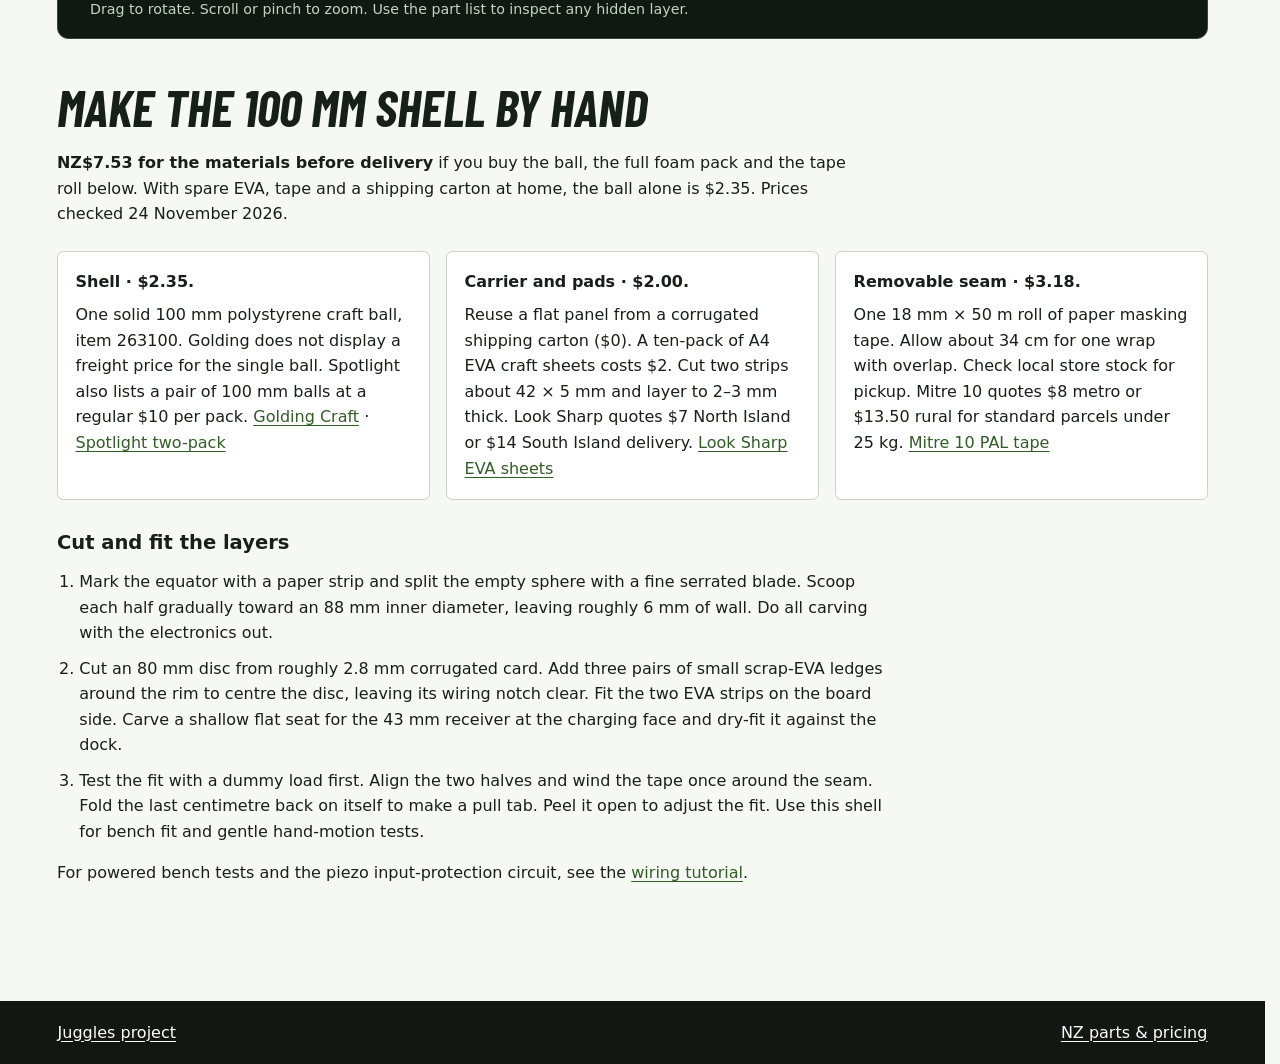
==== commit db96de33: "Add an interactive exploded foam football prototype" ====
--- a/gallery/index.html
+++ b/gallery/index.html
@@ -10,6 +10,8 @@
 <link rel="stylesheet" href="../header.css">
   <script type="importmap">{"imports":{"three":"./vendor/three.module.min.js"}}</script>
   <script type="module" src="viewer.js"></script>
+  <link rel="stylesheet" href="assembly.css">
+  <script type="module" src="assembly-view.js"></script>
 </head>
 <body>
   <a class="skip" href="#main">Skip to parts</a>
@@ -28,7 +30,7 @@
   <main id="main">
     <h1>Parts gallery</h1>
     <p class="lead">See what goes inside the ball, what stays in the charging stand and what the player sees on their phone. Open any hardware photo for a closer look. The coil photos show Qi examples. For the tutorial, buy the <a href="https://www.dfrobot.com/product-1284.html">matched DFR0362 pair shown by DFRobot</a>.</p>
-    <a href="#models">Jump to the 3D models</a>
+    <a href="#models">Jump to the 3D parts</a> · <a href="#prototype">Explore the foam ball</a>
     <div class="cards gallery">
       <article id="controller">
         <a class="photo white" href="images/controller.webp" aria-label="Enlarge the XIAO ESP32-C3 photo"><img src="images/controller.webp" alt="Front of a Seeed XIAO ESP32-C3 with USB-C socket at the top and contact pads running down each side." width="500" height="636"></a>
@@ -134,6 +136,60 @@
       </div>
       <details class="model-credits"><summary>Model credits</summary><p>Transmitter surface artwork adapted from Seeed Studio’s <a href="https://wiki.seeedstudio.com/Qi_Wireless_Charger_Transmitter/">Qi transmitter v1.0 board files</a> under <a href="https://creativecommons.org/licenses/by-sa/4.0/">CC BY-SA 4.0</a>. MicroLipo geometry and surface artwork adapted from <a href="https://github.com/adafruit/Adafruit_CAD_Parts/tree/main/1304%20MicroLipo%20Charger">Adafruit CAD Parts</a> under the MIT licence. The viewer uses Three.js r180.</p></details>
     </section>
+    <section class="assembly" id="prototype" aria-labelledby="prototype-title">
+      <header class="assembly-heading">
+        <div><p class="assembly-kicker">100 mm foam prototype</p><h2 id="prototype-title">Inside the ball<span>.</span></h2></div>
+        <p>Slide the layers together to see how the ball fits. Hover or tap a part to trace its connections.</p>
+      </header>
+      <div class="assembly-bench">
+        <div class="assembly-viewport" id="assembly-stage">
+          <img class="assembly-poster" src="images/foam-assembly.webp" alt="Exploded prototype showing two marked foam shell halves, the card carrier, sensors, battery and external charging dock." loading="lazy">
+          <div class="assembly-marker" hidden aria-hidden="true"></div>
+        </div>
+        <aside class="assembly-inspector" aria-label="Part information">
+          <label for="assembly-part">Inspect a part</label>
+          <select id="assembly-part" aria-controls="assembly-description">
+            <option value="shell-left">Foam shell · left half</option>
+            <option value="shell-right">Foam shell · right half</option>
+            <option value="seam">Removable tape seam</option>
+            <option value="carrier">Card carrier &amp; EVA pads</option>
+            <option value="controller">Bluetooth controller</option>
+            <option value="motion">Motion sensor</option>
+            <option value="piezo">Piezo contact disc</option>
+            <option value="battery">Rechargeable cell</option>
+            <option value="receiver">Wireless receiver</option>
+            <option value="dock">External charging dock</option>
+            <option value="harness">Wiring harness</option>
+          </select>
+          <div id="assembly-description">
+            <h3 id="assembly-name">Polystyrene hemisphere</h3>
+            <p id="assembly-purpose">Half of a hollowed craft sphere forms a removable cover for inspecting the electronics after a hand tap.</p>
+            <h4>Connects to</h4><p id="assembly-connection">The two halves meet at the equator. Removable tape holds the seam closed around the card carrier.</p>
+          </div>
+        </aside>
+      </div>
+      <div class="assembly-controls">
+        <div class="assembly-slider"><label for="assembly-spread">Layer spacing</label><div><span>Closed</span><input type="range" id="assembly-spread" min="0" max="100" value="100" disabled><span>Exploded</span></div></div>
+        <button type="button" id="assembly-reset" disabled>Reset view</button>
+      </div>
+      <p class="assembly-help" id="assembly-help">Drag to rotate. Scroll or pinch to zoom. Use the part list to inspect any hidden layer.</p>
+    </section>
+<section id="foam-materials" aria-labelledby="foam-materials-heading">
+  <h2 id="foam-materials-heading">Make the 100 mm shell by hand</h2>
+  <p><strong>NZ$7.53 for the materials before delivery</strong> if you buy the ball, the full foam pack and the tape roll below. With spare EVA, tape and a shipping carton at home, the ball alone is $2.35. Prices checked 24 November 2026.</p>
+  <ul>
+    <li><strong>Shell · $2.35.</strong> One solid 100 mm polystyrene craft ball, item 263100. Golding does not display a freight price for the single ball. Spotlight also lists a pair of 100 mm balls at a regular $10 per pack. <a href="https://www.goldingcraft.com/polystyrene.htm">Golding Craft</a> · <a href="https://www.spotlightstores.com/en-nz/p/shamrock-craft-deco-foam-balls-2-pieces/BP80224949-white">Spotlight two-pack</a></li>
+    <li><strong>Carrier and pads · $2.00.</strong> Reuse a flat panel from a corrugated shipping carton ($0). A ten-pack of A4 EVA craft sheets costs $2. Cut two strips about 42 × 5 mm and layer to 2–3 mm thick. Look Sharp quotes $7 North Island or $14 South Island delivery. <a href="https://www.looksharpstore.co.nz/product/mixed-colour-a4-eva-foam-sheets-10pk/">Look Sharp EVA sheets</a></li>
+    <li><strong>Removable seam · $3.18.</strong> One 18 mm × 50 m roll of paper masking tape. Allow about 34 cm for one wrap with overlap. Check local store stock for pickup. Mitre 10 quotes $8 metro or $13.50 rural for standard parcels under 25 kg. <a href="https://www.mitre10.co.nz/shop/pal-tapemaster-general-purpose-masking-tape-18mmx50m/p/377967">Mitre 10 PAL tape</a></li>
+  </ul>
+  <h3>Cut and fit the layers</h3>
+  <ol>
+    <li>Mark the equator with a paper strip and split the empty sphere with a fine serrated blade. Scoop each half gradually toward an 88 mm inner diameter, leaving roughly 6 mm of wall. Do all carving with the electronics out.</li>
+    <li>Cut an 80 mm disc from roughly 2.8 mm corrugated card. Add three pairs of small scrap-EVA ledges around the rim to centre the disc, leaving its wiring notch clear. Fit the two EVA strips on the board side. Carve a shallow flat seat for the 43 mm receiver at the charging face and dry-fit it against the dock.</li>
+    <li>Test the fit with a dummy load first. Align the two halves and wind the tape once around the seam. Fold the last centimetre back on itself to make a pull tab. Peel it open to adjust the fit. Use this shell for bench fit and gentle hand-motion tests.</li>
+  </ol>
+  <p>For powered bench tests and the piezo input-protection circuit, see the <a href="../tutorial/#wiring">wiring tutorial</a>.</p>
+</section>
   </main>
   <footer><a href="../">Juggles project</a><a href="../parts/">NZ parts &amp; pricing</a></footer>
 </body>
--- a/gallery/assembly.css
+++ b/gallery/assembly.css
@@ -0,0 +1,46 @@
+.assembly {margin:4rem 0 0; overflow:hidden; border-radius:.7rem; color:#f2f5e8; background:#101911; border:1px solid #354637;}
+.assembly-heading {display:flex; align-items:end; justify-content:space-between; gap:2rem; padding:clamp(1.2rem,3vw,2.6rem); background:#141f18; border-bottom:1px solid #384a3c;}
+.assembly-heading h2 {font-size:clamp(3.2rem,6vw,6rem); line-height:.92; margin:.35rem 0 0; color:#f7f8f0;}
+.assembly-heading h2 span {color:#c8f568;}
+.assembly-kicker,.assembly-inspector label,.assembly-inspector h4 {font:650 .8rem/1.5 ui-monospace,Consolas,monospace; letter-spacing:.07em; text-transform:uppercase;}
+.assembly-kicker {color:#c8f568;margin:0;}
+.assembly-heading > p {color:#d4dfcc;max-width:34ch;margin:0;}
+.assembly-bench {display:grid;grid-template-columns:minmax(0,1fr) minmax(15rem,24%);}
+.assembly-viewport {position:relative;min-width:0;min-height:clamp(24rem,35vw,34rem);overflow:hidden;isolation:isolate;background:radial-gradient(ellipse at 54% 51%,#38463a 0%,#202e25 40%,#111c16 69%,#0b130f 100%);}
+.assembly-viewport canvas,.assembly-poster {display:block;position:absolute;inset:0;width:100%;height:100%;object-fit:contain;}
+.assembly-viewport canvas {touch-action:none;cursor:grab;}
+.assembly-viewport canvas:active {cursor:grabbing;}
+.assembly-viewport canvas:focus-visible {outline:2px solid #c8f568;outline-offset:-4px;}
+.assembly-viewport [hidden] {display:none;}
+.assembly-marker {pointer-events:none;position:absolute;left:0;top:0;width:13px;height:13px;border:2px solid #d6ff81;border-radius:50%;background:#17211644;box-shadow:0 0 0 3px #18281777;transform:translate(-50%,-50%);}
+.assembly-inspector {background:#1c2921;border-left:1px solid #405043;padding:clamp(1rem,1.7vw,1.6rem);align-self:stretch;}
+.assembly-inspector label,.assembly-inspector h4 {color:#c3de9f;display:block;margin:0 0 .4rem;}
+.assembly-inspector select {color-scheme:dark;max-width:100%;width:100%;border:1px solid #647664;border-radius:.3rem;background:#131f17;color:white;padding:.65rem .45rem;font:600 .94rem system-ui;}
+.assembly-inspector h3 {margin:1.6rem 0 .5rem;font-size:1.4rem;letter-spacing:-.035em;}
+.assembly-inspector h4 {margin:1.4rem 0 .3rem;}
+.assembly-inspector p {margin:0;color:#e1e9db;font-size:.97rem;}
+.assembly-controls {display:flex;align-items:center;justify-content:space-between;gap:1rem;flex-wrap:wrap;padding:1rem clamp(1rem,2.5vw,2rem) .5rem;border-top:1px solid #405043;}
+.assembly-slider {width:min(100%,32rem);}
+.assembly-slider label {font-weight:650;font-size:.96rem;}
+.assembly-slider div {display:flex;align-items:center;gap:.65rem;font-size:.88rem;}
+.assembly-slider input {flex:1; min-width:2rem; accent-color:#c8f568;cursor:pointer;}
+.assembly-controls button {border:1px solid #82987e;background:transparent;color:#edf3e7;padding:.5rem .95rem;border-radius:.3rem;cursor:pointer;font:600 .9rem system-ui;}
+.assembly-help {margin:0;padding:0 clamp(1rem,2.5vw,2rem) 1.1rem;color:#c4d4c2;font-size:.89rem;}
+@media(max-width:740px){
+  .assembly-heading {align-items:start;flex-direction:column;gap:.8rem;}
+  .assembly-heading > p {max-width:52ch;}
+  .assembly-bench {grid-template-columns:1fr;}
+  .assembly-viewport {min-height:clamp(15rem,68vw,25rem);}
+  .assembly-inspector {border-left:0;border-top:1px solid #405043;}
+  .assembly-inspector h3 {margin-top:1rem;}
+  .assembly-inspector h4 {margin-top:.8rem;}
+  .assembly-controls {padding-bottom:.8rem;}
+  .assembly-help {line-height:1.45;}
+}
+#foam-materials {margin-top:2.5rem;}
+#foam-materials > ul {list-style:none;margin:1.5rem 0 2rem;padding:0;display:grid;grid-template-columns:repeat(3,1fr);gap:1rem;}
+#foam-materials > ul li {border:1px solid var(--line);background:#fff;border-radius:.4rem;padding:1.1rem;}
+#foam-materials > ul strong {display:block;margin-bottom:.45rem;}
+#foam-materials ol {padding-left:1.4rem;}
+#foam-materials ol li {margin-bottom:.6rem;}
+@media(max-width:740px){#foam-materials > ul{grid-template-columns:1fr;}}
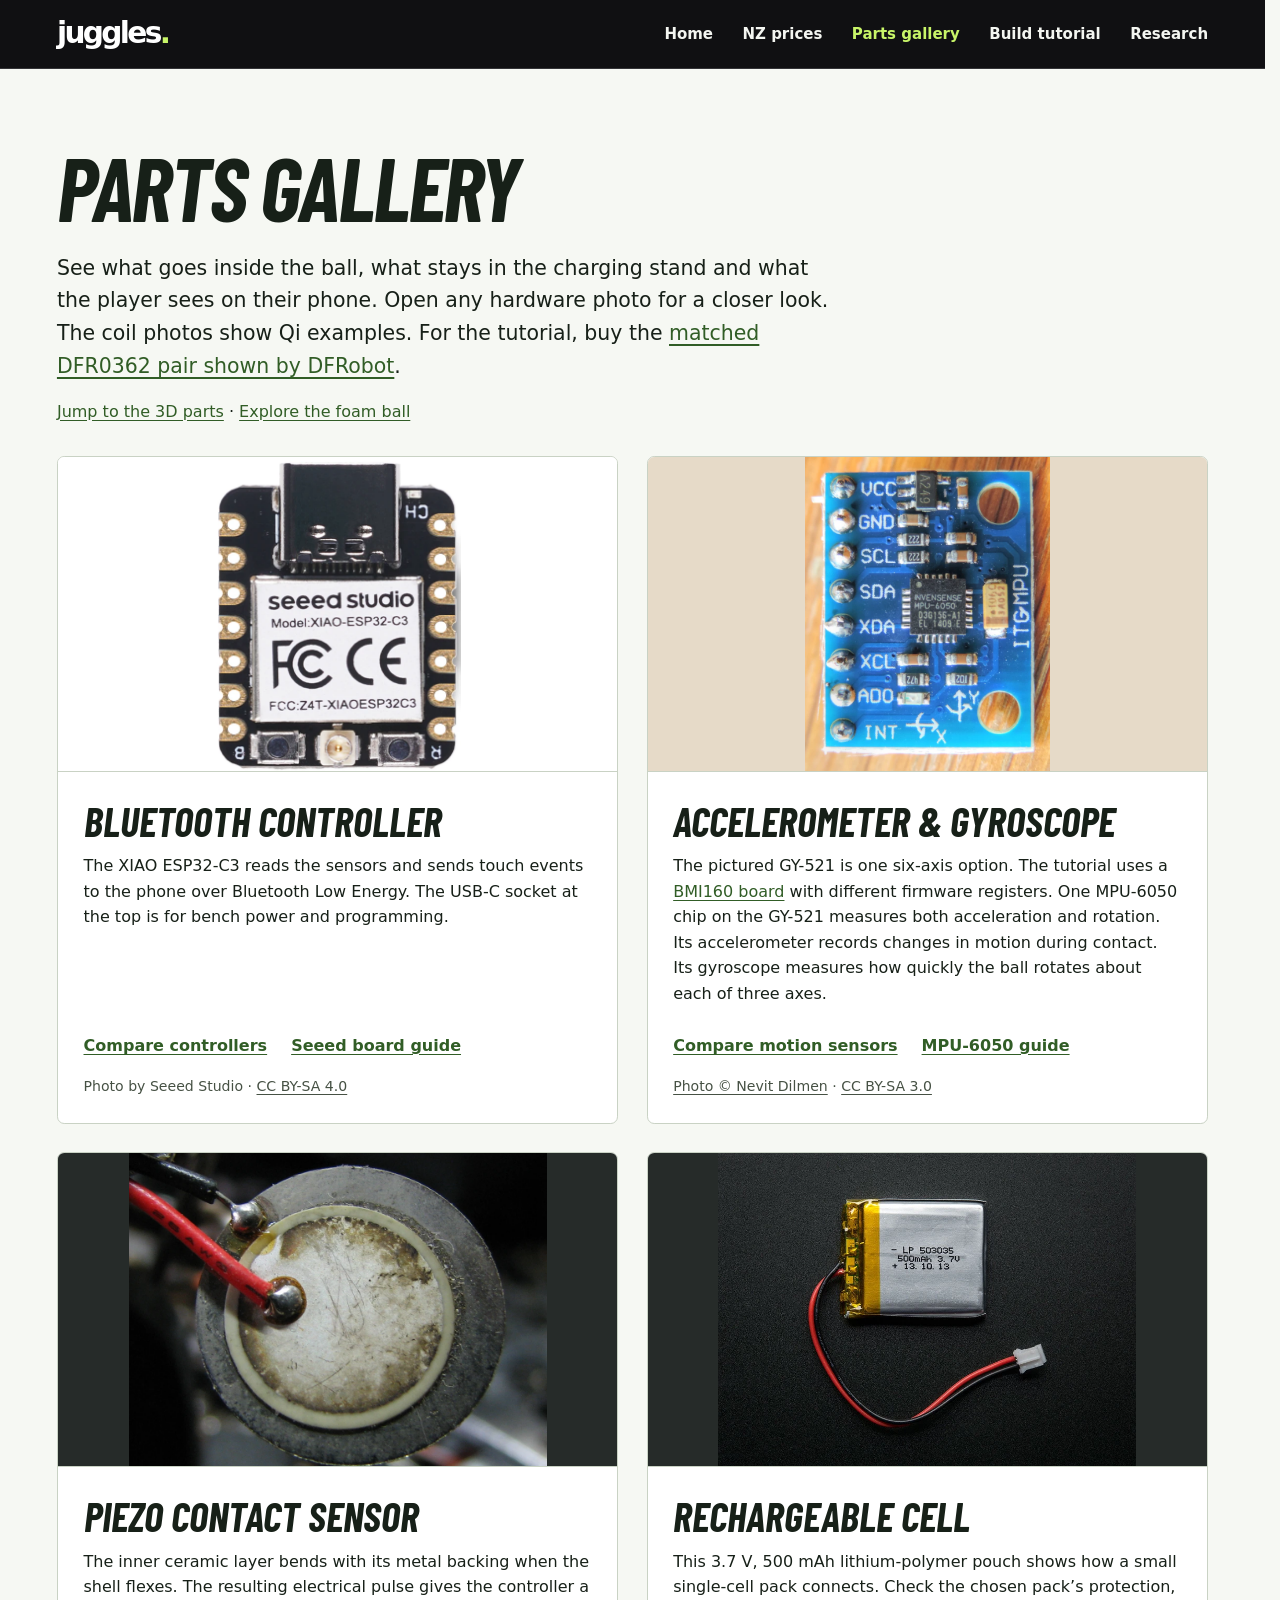
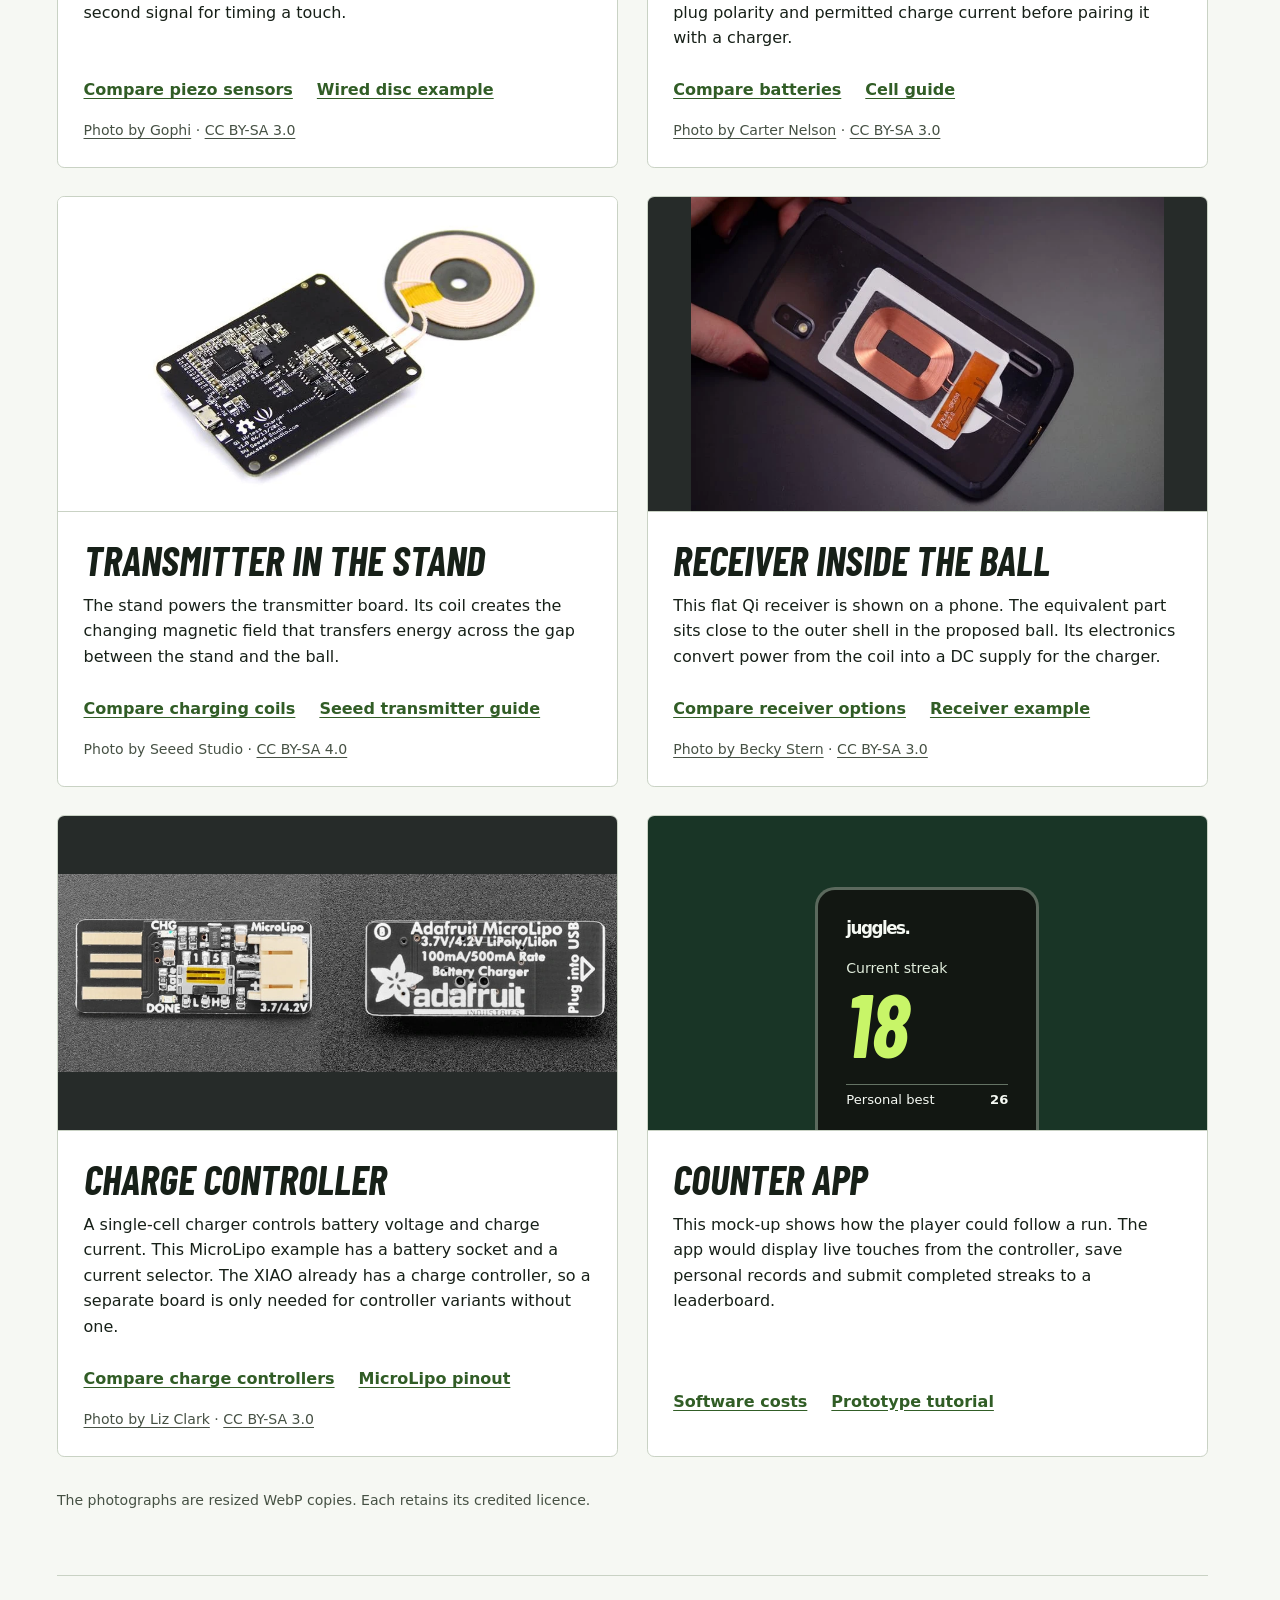
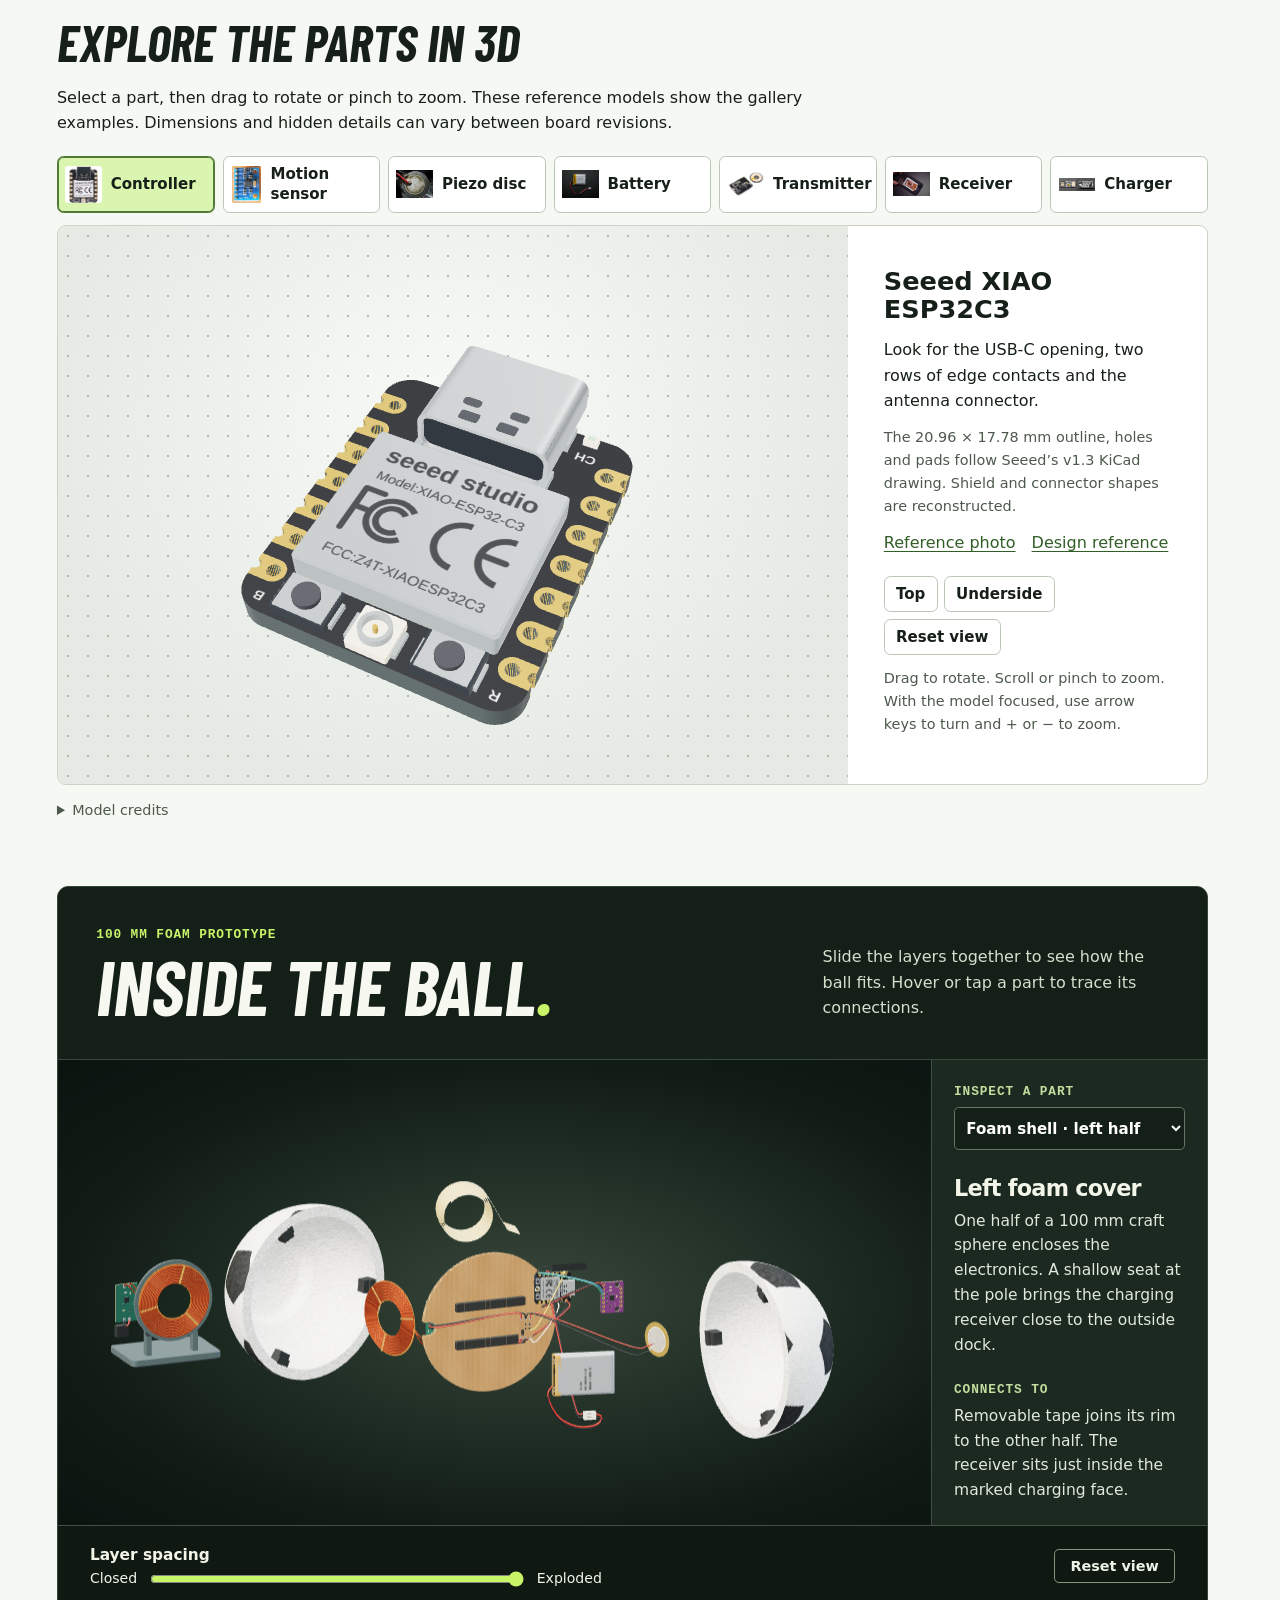
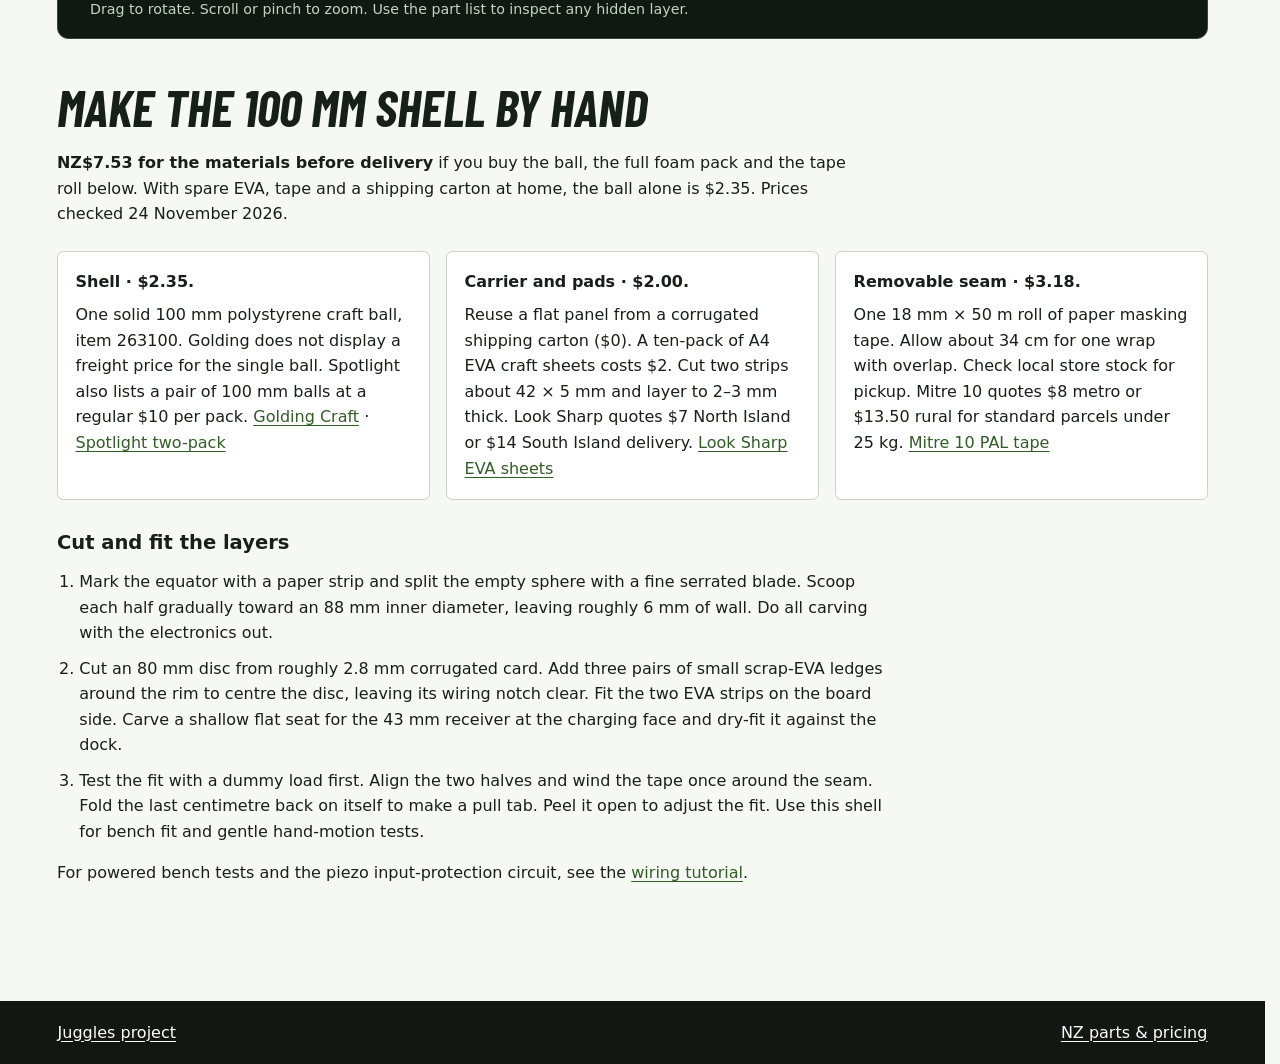
==== commit 4ef1a5c0: "Make the interactive football the homepage hero" ====
--- a/gallery/index.html
+++ b/gallery/index.html
@@ -19,7 +19,7 @@
     <div class="header-inner">
       <a class="wordmark" href="../" aria-label="Juggles home">juggles<b>.</b></a>
       <nav aria-label="Project navigation">
-        <a href="../">Concepts</a>
+        <a href="../">Home</a>
         <a href="../parts/">NZ prices</a>
         <a href="../gallery/" aria-current="page">Parts gallery</a>
         <a href="../tutorial/">Build tutorial</a>
--- a/header.css
+++ b/header.css
@@ -6,8 +6,8 @@
   padding: 0;
   margin: 0;
   border: 0;
-  border-bottom: 1px solid #394039;
-  background: #121712;
+  border-bottom: 1px solid #343437;
+  background: #101012;
   color: #f6faf3;
   font: 400 1rem/1.5 system-ui, sans-serif;
 }
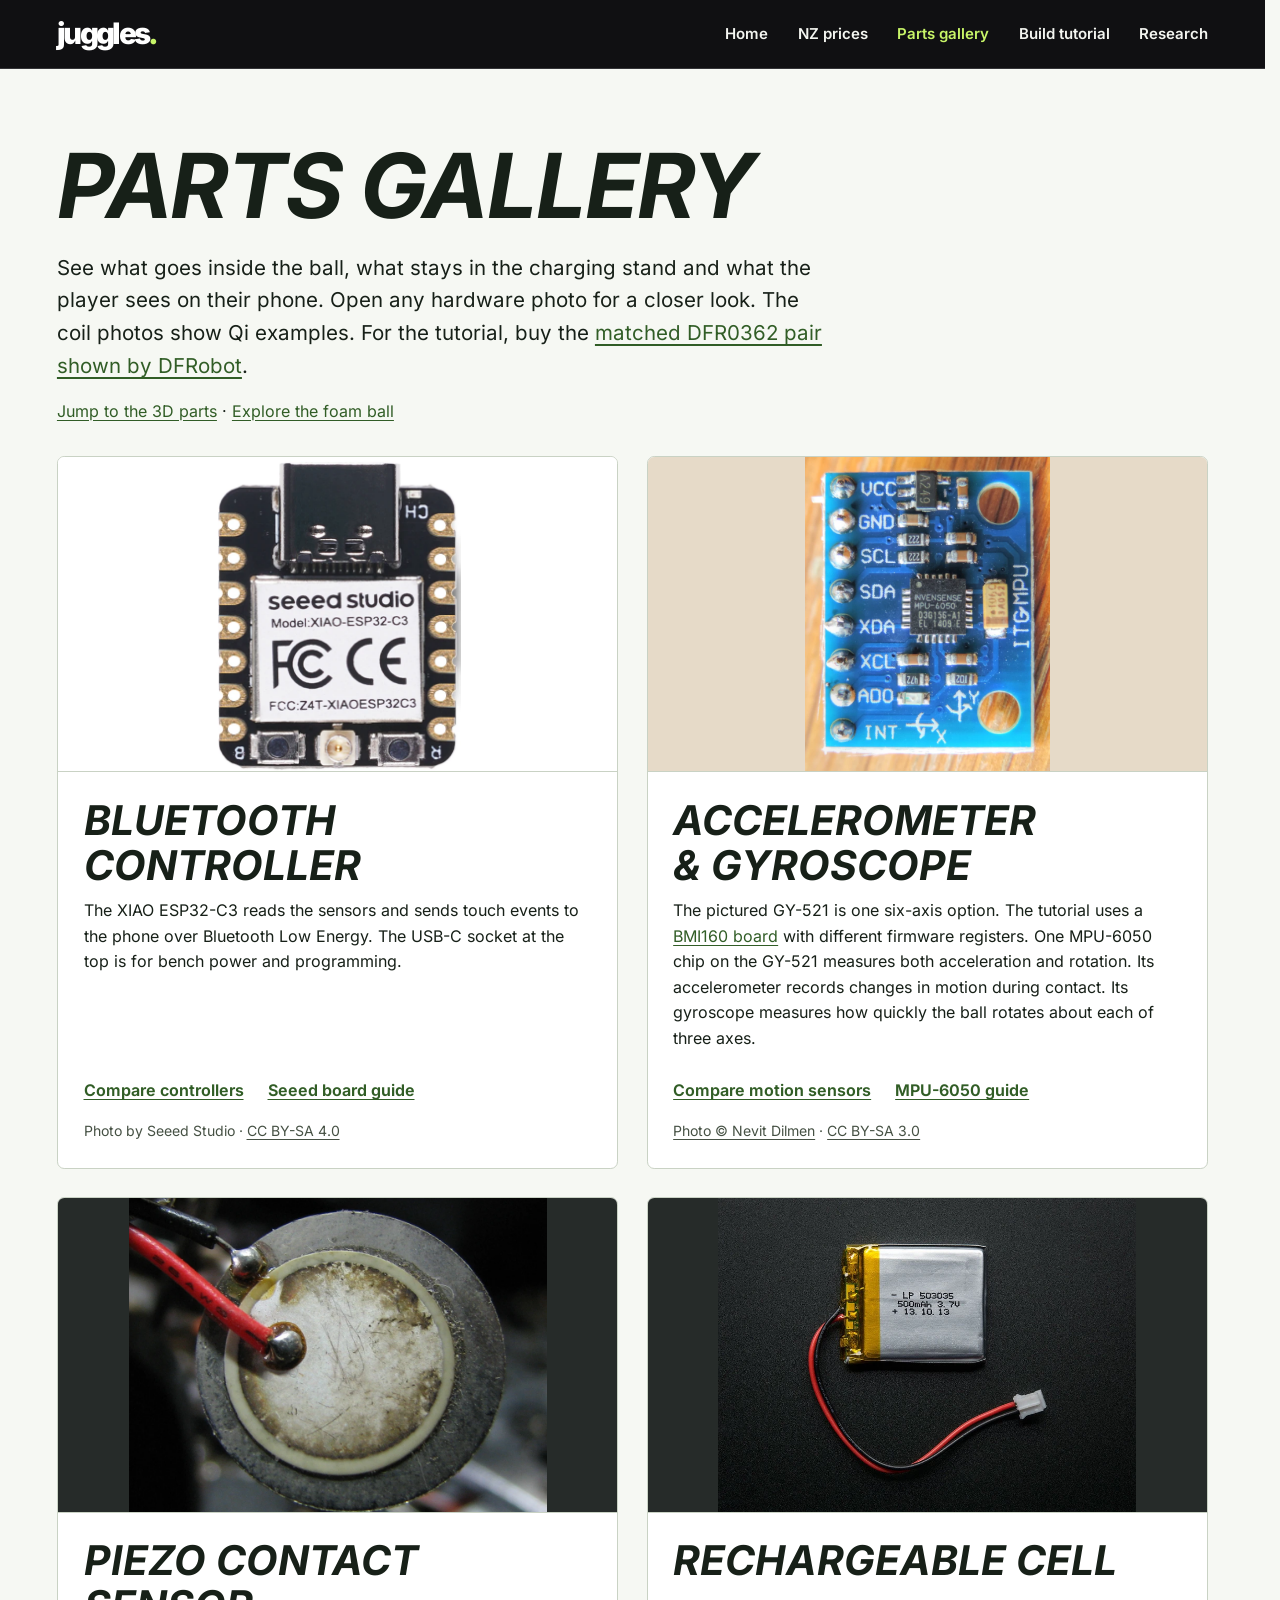
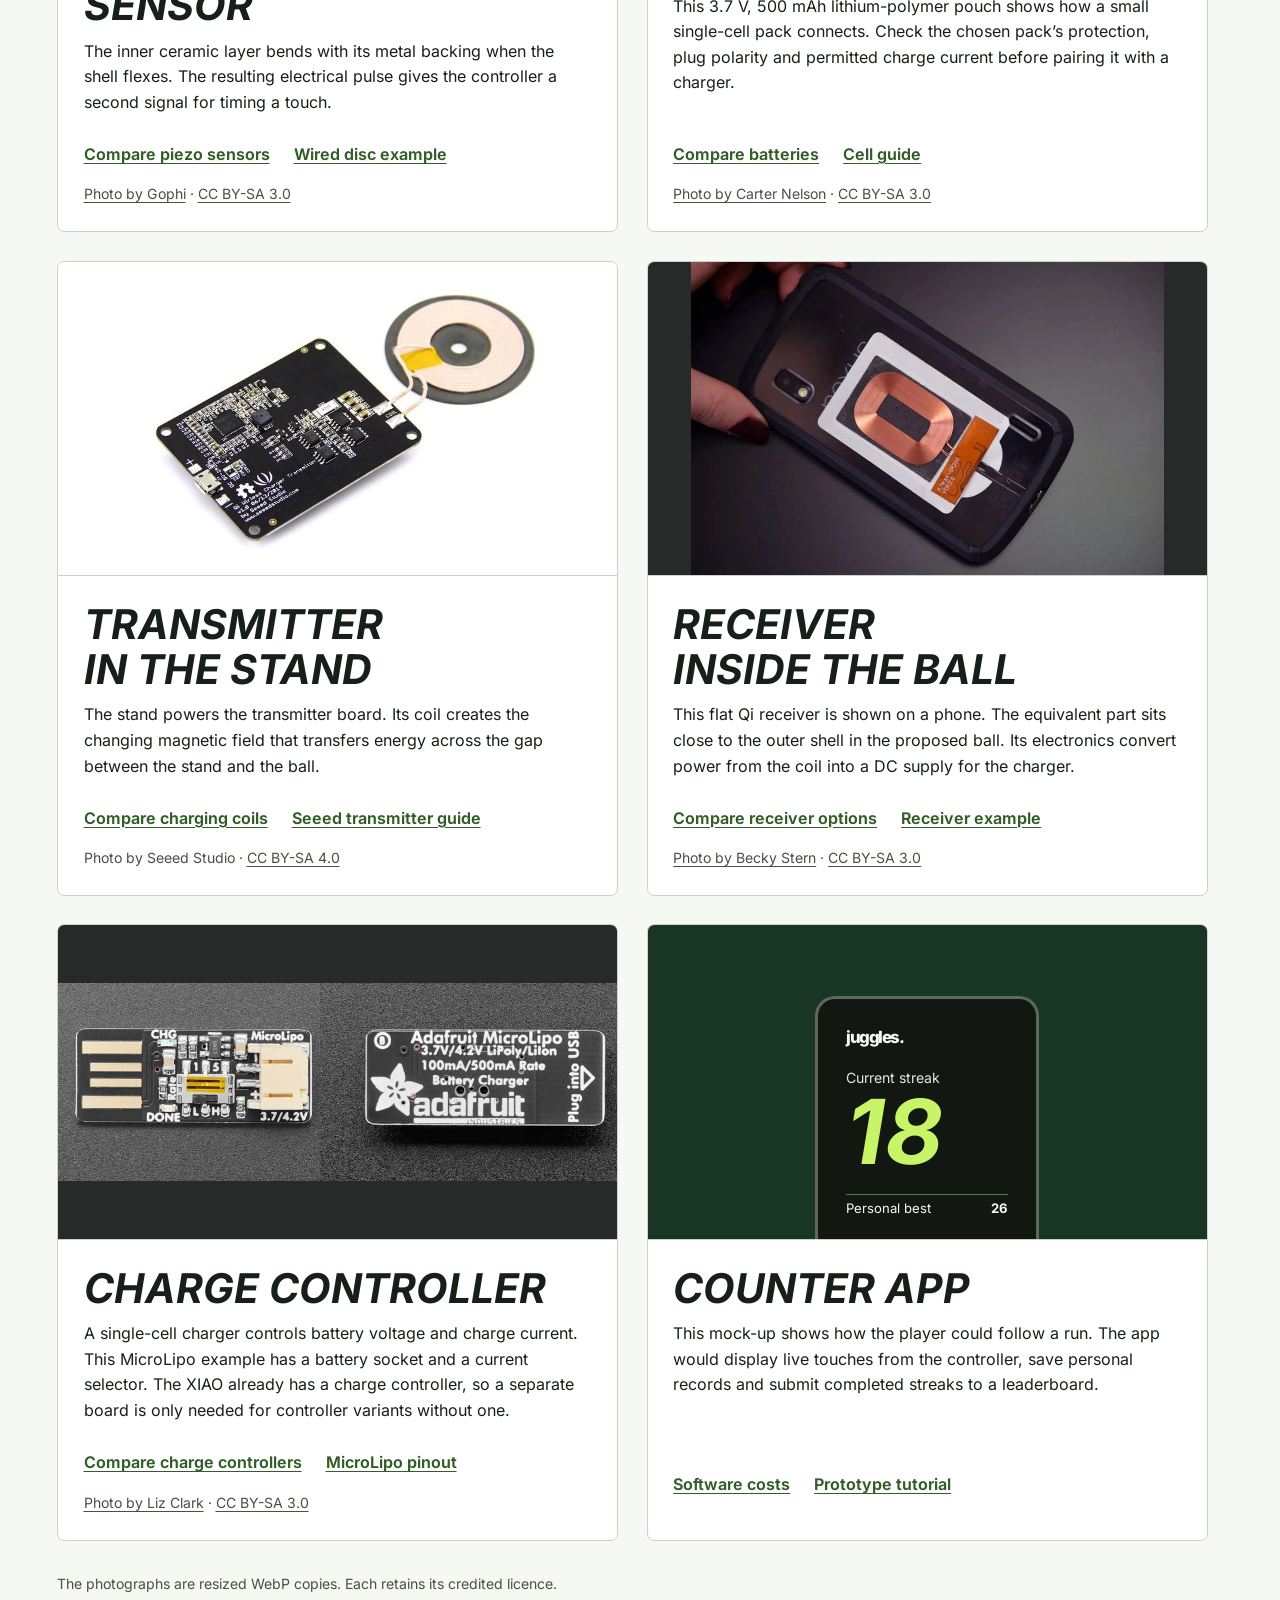
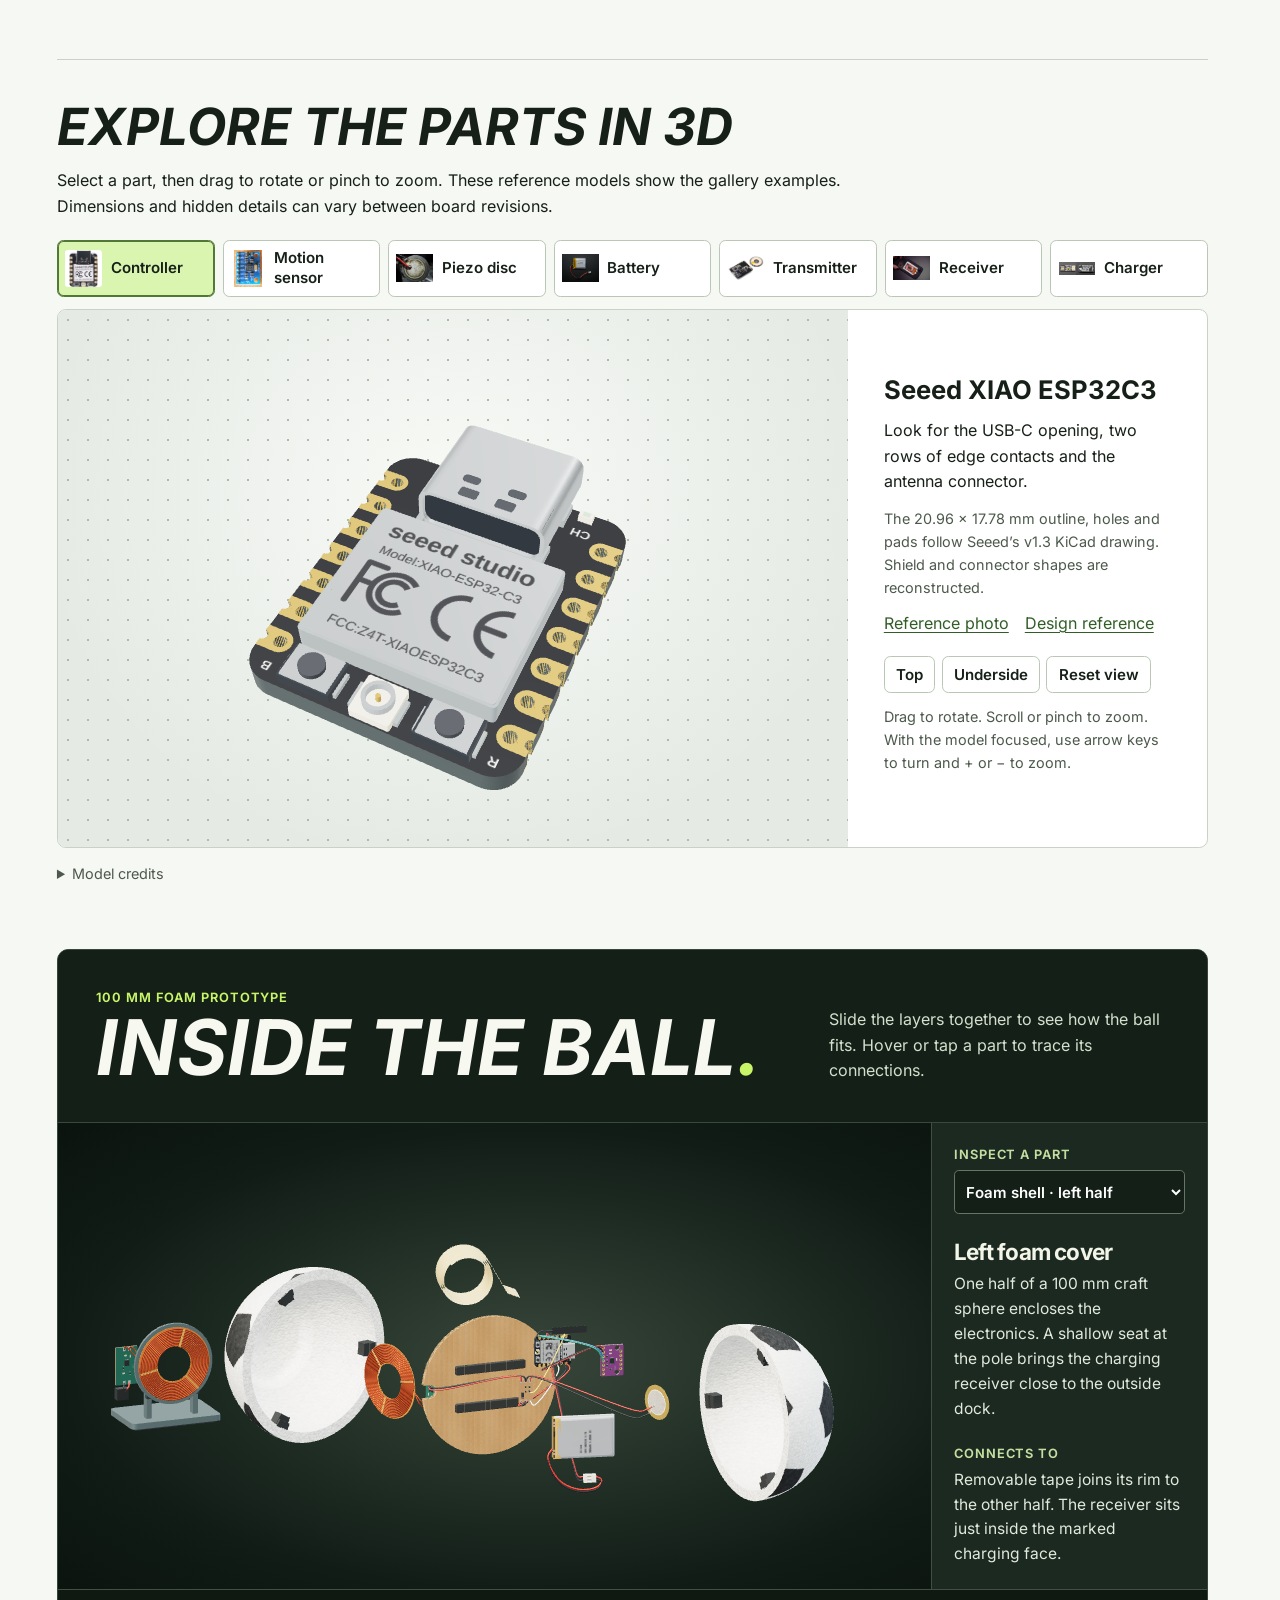
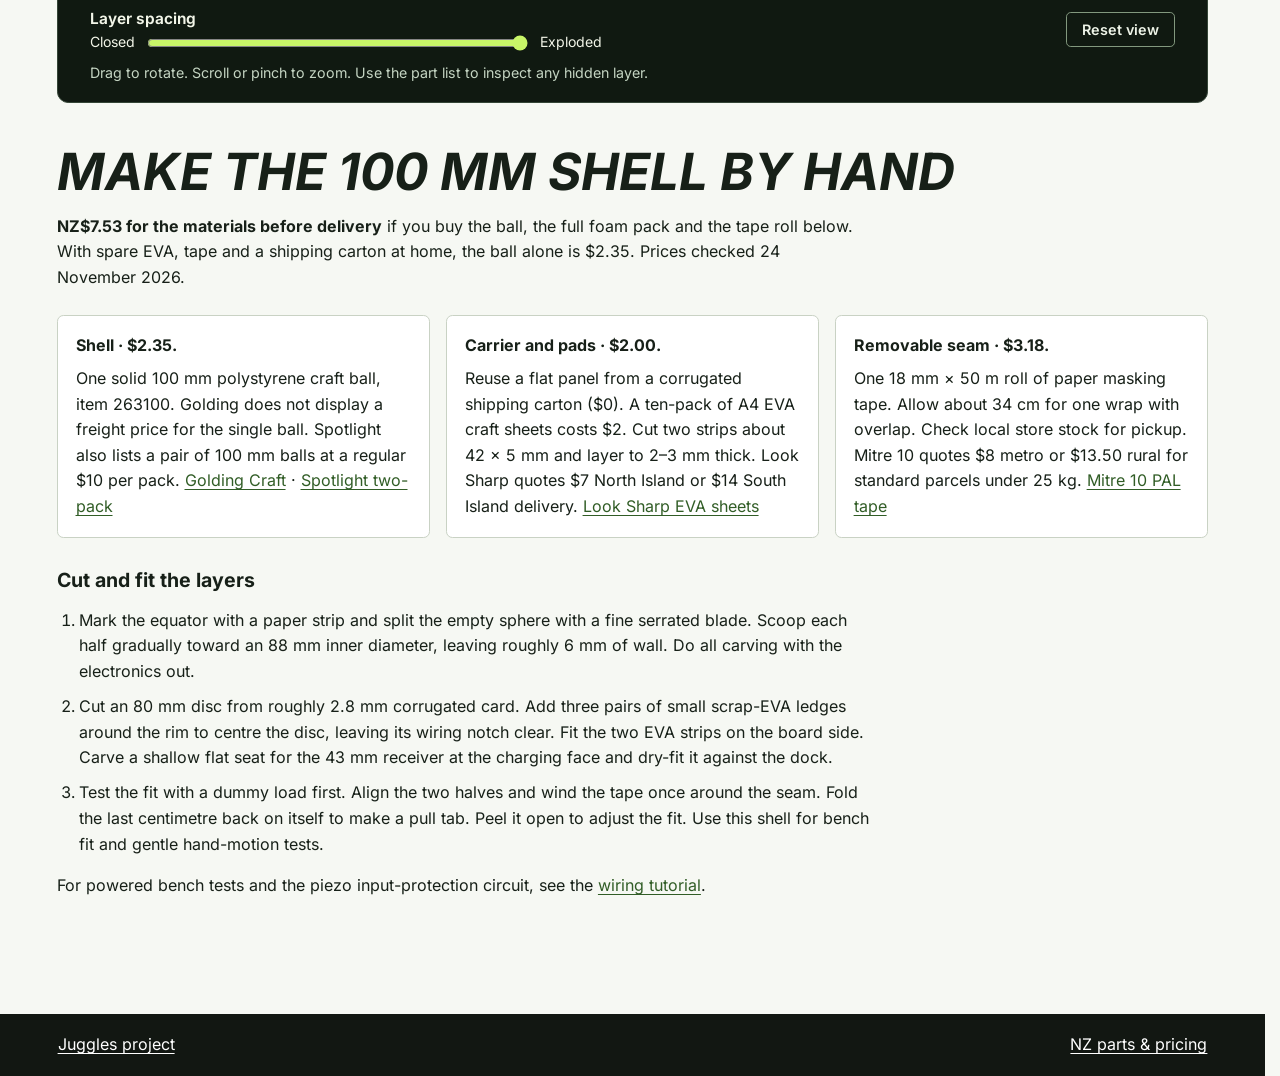
==== commit 0516970c: "Add responsive navigation and self-host Inter across the site" ====
--- a/gallery/index.html
+++ b/gallery/index.html
@@ -8,6 +8,7 @@
   <link rel="stylesheet" href="../project.css">
   <link rel="stylesheet" href="gallery.css">
 <link rel="stylesheet" href="../header.css">
+  <script defer src="../header.js"></script>
   <script type="importmap">{"imports":{"three":"./vendor/three.module.min.js"}}</script>
   <script type="module" src="viewer.js"></script>
   <link rel="stylesheet" href="assembly.css">
@@ -18,7 +19,10 @@
   <header class="project-header">
     <div class="header-inner">
       <a class="wordmark" href="../" aria-label="Juggles home">juggles<b>.</b></a>
-      <nav aria-label="Project navigation">
+      <button class="nav-toggle" type="button" aria-expanded="false" aria-controls="project-nav" aria-label="Open navigation" hidden>
+        <span aria-hidden="true"></span>
+      </button>
+      <nav id="project-nav" aria-label="Project navigation">
         <a href="../">Home</a>
         <a href="../parts/">NZ prices</a>
         <a href="../gallery/" aria-current="page">Parts gallery</a>
--- a/project.css
+++ b/project.css
@@ -1,17 +1,10 @@
-@font-face {
-  font-family: "Barlow Condensed";
-  font-style: italic;
-  font-weight: 700;
-  src: url("parts/BarlowCondensed-BoldItalic.ttf") format("truetype");
-  font-display: swap;
-}
 :root {
   color-scheme: light;
   --ink: #172018;
   --paper: #f6f8f3;
   --line: #c9d2c4;
   --lime: #c8f568;
-  font: 100%/1.6 system-ui, sans-serif;
+  font: 100%/1.6 var(--site-font);
   background: var(--paper);
   color: var(--ink);
 }
@@ -30,14 +23,14 @@
 .brand b {color: var(--lime);}
 main {width: min(91%,76rem); margin:auto; padding: clamp(2rem,5vw,5rem) 0;}
 h1, h2, h3 {line-height: 1.1; text-wrap: balance;}
-h1, h2 {font-family: "Barlow Condensed","Arial Narrow",sans-serif; font-style: italic; text-transform: uppercase;}
+h1, h2 {font-family: var(--site-font); font-style: italic; text-transform: uppercase;}
 h1 {font-size: clamp(3.5rem,7vw,7rem); letter-spacing: -.025em; margin: .25rem 0 1rem;}
 h2 {font-size: clamp(2.3rem,4vw,4rem); margin: .35rem 0 .9rem;}
 h3 {font-size: 1.22rem; margin: .35rem 0 .85rem;}
 section {margin-block: clamp(2rem,4vw,3.75rem); scroll-margin-top: 1.5rem;}
 p, li {max-width: 80ch;}
 p {margin: .65rem 0 1rem;}
-.eyebrow, .kicker {font: 650 .83rem/1.4 ui-monospace,Consolas,monospace; color: #46613b; text-transform: uppercase; letter-spacing: .095em;}
+.eyebrow, .kicker {font: 650 .83rem/1.4 var(--site-font); color: #46613b; text-transform: uppercase; letter-spacing: .095em;}
 .lead, .lede {font-size: clamp(1.1rem,1.6vw,1.35rem); max-width: 60ch;}
 .cards {display: grid; grid-template-columns: repeat(auto-fit,minmax(min(100%,19rem),1fr)); gap: 1rem; align-items: stretch;}
 .cards > article {background: white; border: 1px solid var(--line); border-radius: .45rem; padding: 1.25rem;}
@@ -59,7 +52,7 @@
 .strut-a,.strut-b {position:absolute;top:49%;left:-2%;width:104%;border-top:3px dashed #8a9886;}
 .strut-a {transform:rotate(38deg);}
 .strut-b {transform:rotate(-38deg);}
-.cross-section span:not(.valve) {position:absolute;display:grid;place-content:center;font:700 1.07rem/1 system-ui;color:#152014;}
+.cross-section span:not(.valve) {position:absolute;display:grid;place-content:center;font:700 1.07rem/1 var(--site-font);color:#152014;}
 .core {top:39%;left:31%;width:38%;height:22%;border:3px solid #425637;border-radius:40%;background:#b9df83;}
 .pickup {left:6%;top:26%;width:13%;height:13%;border-radius:50%;border:3px solid #866027;background:#efc76b;}
 .receiver {bottom:5%;left:33%;width:34%;height:11%;border:3px double #954c2c;border-radius:50%;background:#ffd6af;}
--- a/gallery/gallery.css
+++ b/gallery/gallery.css
@@ -38,7 +38,7 @@
 }
 .phone-brand {font-weight: 800; letter-spacing: -.09em; font-size: 1.05rem;}
 .score-label {color: #e1eddc; font-size: .88rem; margin: 14% 0 .2rem;}
-.mock-score {color: var(--lime); font: italic 700 clamp(3.4rem, 7vw, 5.7rem)/.94 "Barlow Condensed",sans-serif;}
+.mock-score {color: var(--lime); font: italic 700 clamp(3.4rem, 7vw, 5.7rem)/.94 var(--site-font);}
 .score-foot {margin-top: 12%; border-top: 1px solid #647364; padding-top: .4rem; display: flex; justify-content: space-between; gap: .3rem; align-items:center; font-size: .82rem;}
 @media (max-width: 740px) {
   .gallery {grid-template-columns: 1fr;}
@@ -46,7 +46,7 @@
 }
 .model-lab {margin: 4rem 0 0; padding-top: 2rem; border-top: 1px solid var(--line);}
 .model-picker {display:grid;grid-template-columns:repeat(7,minmax(0,1fr));gap:.5rem;margin:1.25rem 0 .75rem;}
-.model-picker button,.model-tools button {font:600 .94rem/1.35 system-ui,sans-serif;cursor:pointer;color:var(--ink);background:white;border:1px solid #bbc7b6;border-radius:.4rem;}
+.model-picker button,.model-tools button {font:600 .94rem/1.35 var(--site-font);cursor:pointer;color:var(--ink);background:white;border:1px solid #bbc7b6;border-radius:.4rem;}
 .model-picker button {display:flex;align-items:center;text-align:left;gap:.55rem;padding:.45rem;min-width:0;}
 .model-picker img {width:2.3rem;height:2.3rem;object-fit:contain;background:#fff;border-radius:.2rem;}
 .model-picker button[aria-pressed=true] {background:#d9f5b0;border-color:#527836;box-shadow:inset 0 0 0 1px #527836;}
--- a/header.css
+++ b/header.css
@@ -1,3 +1,19 @@
+@font-face {
+  font-family: Inter;
+  src: url("./fonts/inter-normal.woff2") format("woff2");
+  font-style: normal;
+  font-weight: 100 900;
+  font-display: swap;
+}
+@font-face {
+  font-family: Inter;
+  src: url("./fonts/inter-italic.woff2") format("woff2");
+  font-style: italic;
+  font-weight: 100 900;
+  font-display: swap;
+}
+:root { --site-font: Inter, system-ui, sans-serif; }
+body, button, input, select, textarea, code, pre, kbd { font-family: var(--site-font); }
 /* Shared navigation for every Juggles page, including the concept gallery. */
 html { scrollbar-gutter: stable; }
 body > .project-header {
@@ -9,7 +25,7 @@
   border-bottom: 1px solid #343437;
   background: #101012;
   color: #f6faf3;
-  font: 400 1rem/1.5 system-ui, sans-serif;
+  font: 400 1rem/1.5 var(--site-font);
 }
 .project-header .header-inner {
   width: min(91%, 82rem);
@@ -22,18 +38,65 @@
 }
 .project-header .wordmark {
   color: #fff;
-  font: 850 1.85rem/1 system-ui, sans-serif;
+  font: 850 1.85rem/1 var(--site-font);
   letter-spacing: -.09em;
   text-decoration: none;
 }
 .project-header .wordmark b { color: #c8f568; font-weight: inherit; }
 .project-header nav { display: flex; flex-wrap: wrap; gap: .4rem clamp(.9rem, 2.3vw, 2rem); align-items: center; }
-.project-header nav a { color: #f4f6f1; font: 600 .9375rem/1.5 system-ui,sans-serif; padding: .35rem 0; text-decoration: none; }
+.project-header nav a { color: #f4f6f1; font: 600 .9375rem/1.5 var(--site-font); padding: .35rem 0; text-decoration: none; }
 .project-header nav a[aria-current="page"] { color: #c8f568; }
 .project-header nav a:hover { text-decoration: underline; text-underline-offset: .25em; }
 .project-header a:focus-visible { outline: 2px solid #c8f568; outline-offset: 3px; }
-@media(max-width: 720px) {
-  .project-header .header-inner { flex-direction: column; align-items: flex-start; gap: .5rem; padding-block: .9rem; }
-  .project-header nav { gap: .15rem .92rem; }
-  .project-header nav a { font-size: .875rem; }
+.project-header { position: relative; z-index: 5; }
+.nav-toggle { display: none; }
+@media (max-width: 1180px), (pointer: coarse) and (max-width: 1366px) {
+  .project-header .header-inner { flex-wrap: wrap; gap: .25rem 1rem; padding-block: .45rem; }
+  .project-header .nav-toggle:not([hidden]) {
+    display: grid;
+    place-items: center;
+    width: 46px;
+    height: 46px;
+    padding: 0;
+    border: 0;
+    border-radius: .7rem;
+    background: transparent;
+    color: white;
+    cursor: pointer;
+  }
+  .nav-toggle:hover, .project-header .nav-toggle[aria-expanded="true"] { background: #252528; }
+  .nav-toggle:focus-visible { outline: 2px solid #c8f568; outline-offset: 2px; }
+  .nav-toggle span, .nav-toggle span::before, .nav-toggle span::after {
+    display: block; width: 22px; height: 2px; border-radius: 2px; background: currentColor;
+  }
+  .nav-toggle span { position: relative; }
+  .nav-toggle span::before, .nav-toggle span::after { content: ""; position: absolute; left: 0; }
+  .nav-toggle span::before { transform: translateY(-7px); }
+  .nav-toggle span::after { transform: translateY(7px); }
+  .nav-toggle[aria-expanded="true"] span { background: transparent; }
+  .nav-toggle[aria-expanded="true"] span::before { transform: rotate(45deg); }
+  .nav-toggle[aria-expanded="true"] span::after { transform: rotate(-45deg); }
+  .project-header nav { width: 100%; }
+  .nav-toggle:not([hidden]) + nav {
+    position: absolute;
+    top: calc(100% + .35rem);
+    right: 4.5%;
+    width: min(91%, 20rem);
+    display: grid;
+    gap: 2px;
+    padding: .45rem;
+    border: 1px solid #343438;
+    border-radius: .85rem;
+    background: #19191c;
+    box-shadow: 0 .9rem 2rem #0005;
+    max-height: calc(100dvh - 5rem);
+    overflow-y: auto;
+  }
+  .nav-toggle:not([hidden])[aria-expanded="false"] + nav { display: none; }
+  .project-header nav a { padding: .72rem .9rem; border-radius: .46rem; }
+  .project-header nav a[aria-current="page"] { background: #252823; }
+  .project-header nav a:hover { background: #303032; text-decoration: none; }
 }
+@media (prefers-reduced-motion: no-preference) {
+  .nav-toggle span::before, .nav-toggle span::after { transition: transform 140ms ease; }
+}
--- a/gallery/assembly.css
+++ b/gallery/assembly.css
@@ -2,7 +2,7 @@
 .assembly-heading {display:flex; align-items:end; justify-content:space-between; gap:2rem; padding:clamp(1.2rem,3vw,2.6rem); background:#141f18; border-bottom:1px solid #384a3c;}
 .assembly-heading h2 {font-size:clamp(3.2rem,6vw,6rem); line-height:.92; margin:.35rem 0 0; color:#f7f8f0;}
 .assembly-heading h2 span {color:#c8f568;}
-.assembly-kicker,.assembly-inspector label,.assembly-inspector h4 {font:650 .8rem/1.5 ui-monospace,Consolas,monospace; letter-spacing:.07em; text-transform:uppercase;}
+.assembly-kicker,.assembly-inspector label,.assembly-inspector h4 {font:650 .8rem/1.5 var(--site-font); letter-spacing:.07em; text-transform:uppercase;}
 .assembly-kicker {color:#c8f568;margin:0;}
 .assembly-heading > p {color:#d4dfcc;max-width:34ch;margin:0;}
 .assembly-bench {display:grid;grid-template-columns:minmax(0,1fr) minmax(15rem,24%);}
@@ -15,7 +15,7 @@
 .assembly-marker {pointer-events:none;position:absolute;left:0;top:0;width:13px;height:13px;border:2px solid #d6ff81;border-radius:50%;background:#17211644;box-shadow:0 0 0 3px #18281777;transform:translate(-50%,-50%);}
 .assembly-inspector {background:#1c2921;border-left:1px solid #405043;padding:clamp(1rem,1.7vw,1.6rem);align-self:stretch;}
 .assembly-inspector label,.assembly-inspector h4 {color:#c3de9f;display:block;margin:0 0 .4rem;}
-.assembly-inspector select {color-scheme:dark;max-width:100%;width:100%;border:1px solid #647664;border-radius:.3rem;background:#131f17;color:white;padding:.65rem .45rem;font:600 .94rem system-ui;}
+.assembly-inspector select {color-scheme:dark;max-width:100%;width:100%;border:1px solid #647664;border-radius:.3rem;background:#131f17;color:white;padding:.65rem .45rem;font:600 .94rem var(--site-font);}
 .assembly-inspector h3 {margin:1.6rem 0 .5rem;font-size:1.4rem;letter-spacing:-.035em;}
 .assembly-inspector h4 {margin:1.4rem 0 .3rem;}
 .assembly-inspector p {margin:0;color:#e1e9db;font-size:.97rem;}
@@ -24,7 +24,7 @@
 .assembly-slider label {font-weight:650;font-size:.96rem;}
 .assembly-slider div {display:flex;align-items:center;gap:.65rem;font-size:.88rem;}
 .assembly-slider input {flex:1; min-width:2rem; accent-color:#c8f568;cursor:pointer;}
-.assembly-controls button {border:1px solid #82987e;background:transparent;color:#edf3e7;padding:.5rem .95rem;border-radius:.3rem;cursor:pointer;font:600 .9rem system-ui;}
+.assembly-controls button {border:1px solid #82987e;background:transparent;color:#edf3e7;padding:.5rem .95rem;border-radius:.3rem;cursor:pointer;font:600 .9rem var(--site-font);}
 .assembly-help {margin:0;padding:0 clamp(1rem,2.5vw,2rem) 1.1rem;color:#c4d4c2;font-size:.89rem;}
 @media(max-width:740px){
   .assembly-heading {align-items:start;flex-direction:column;gap:.8rem;}
